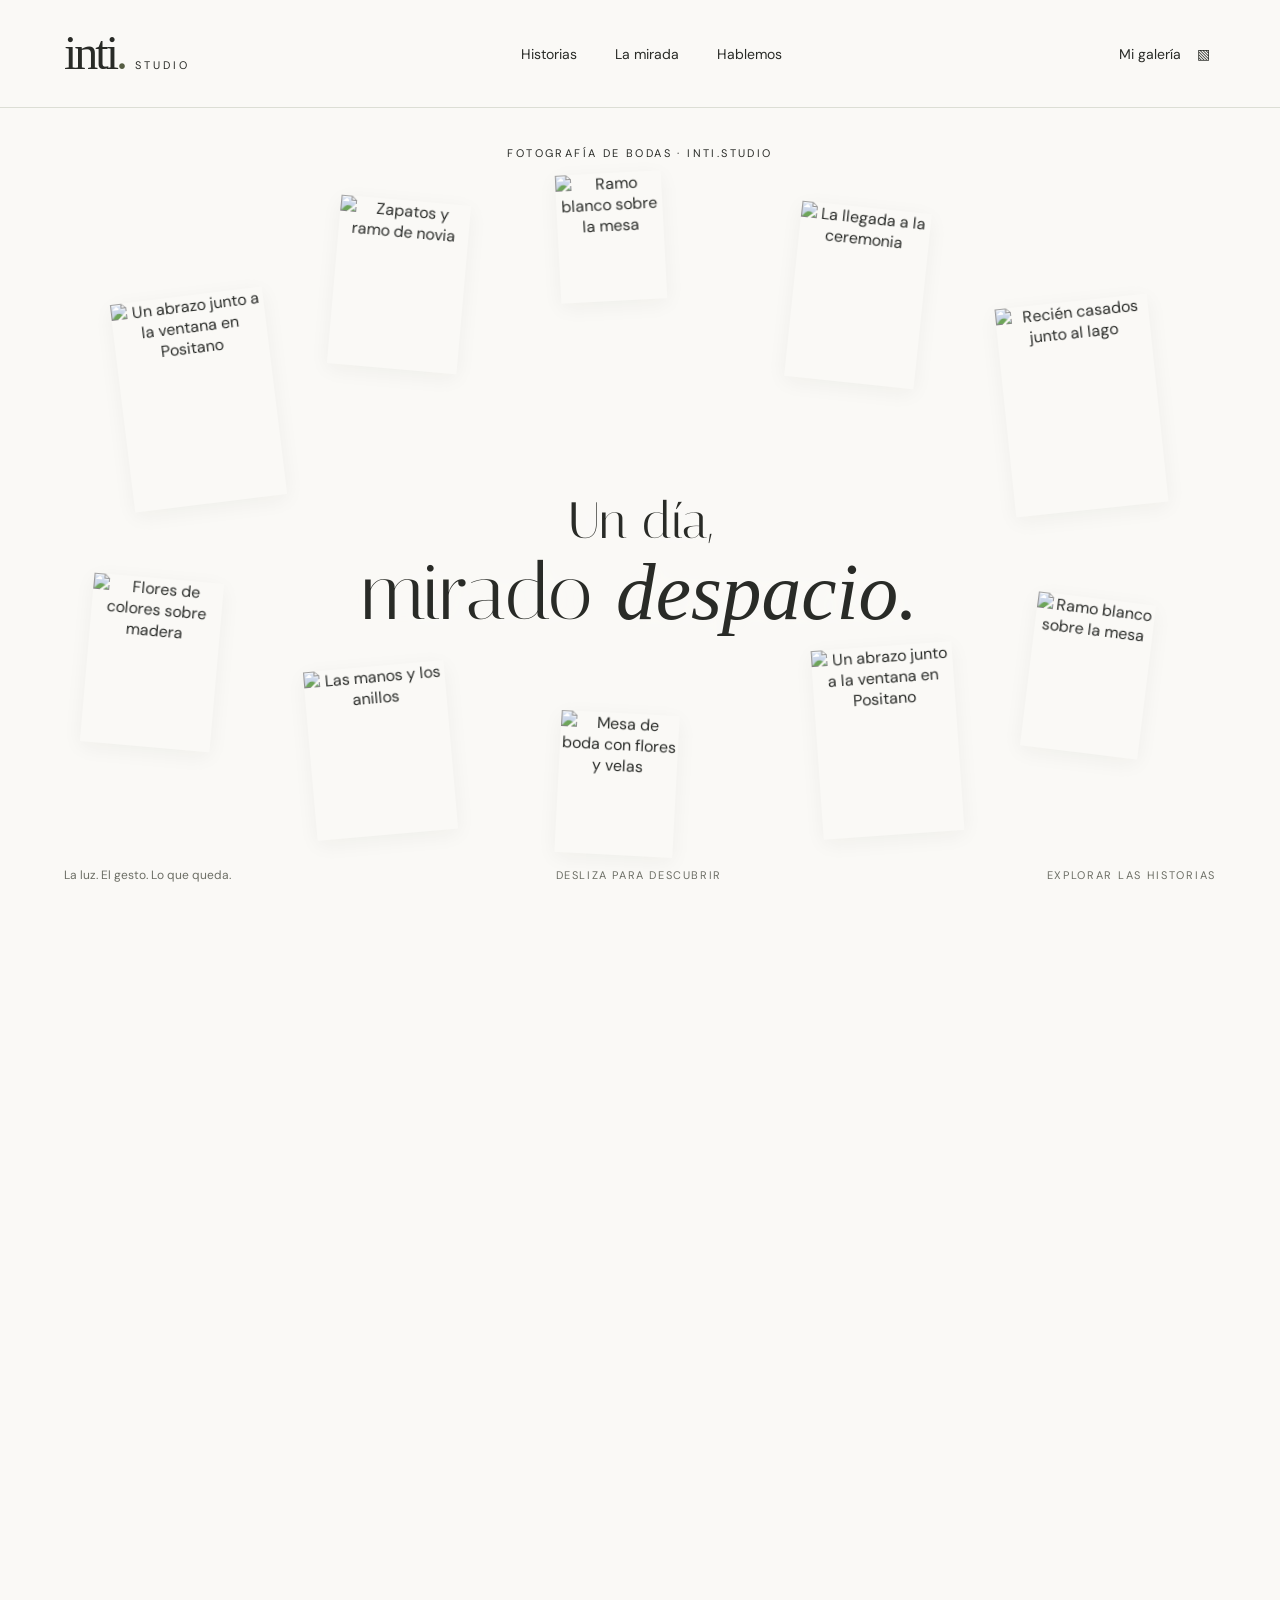
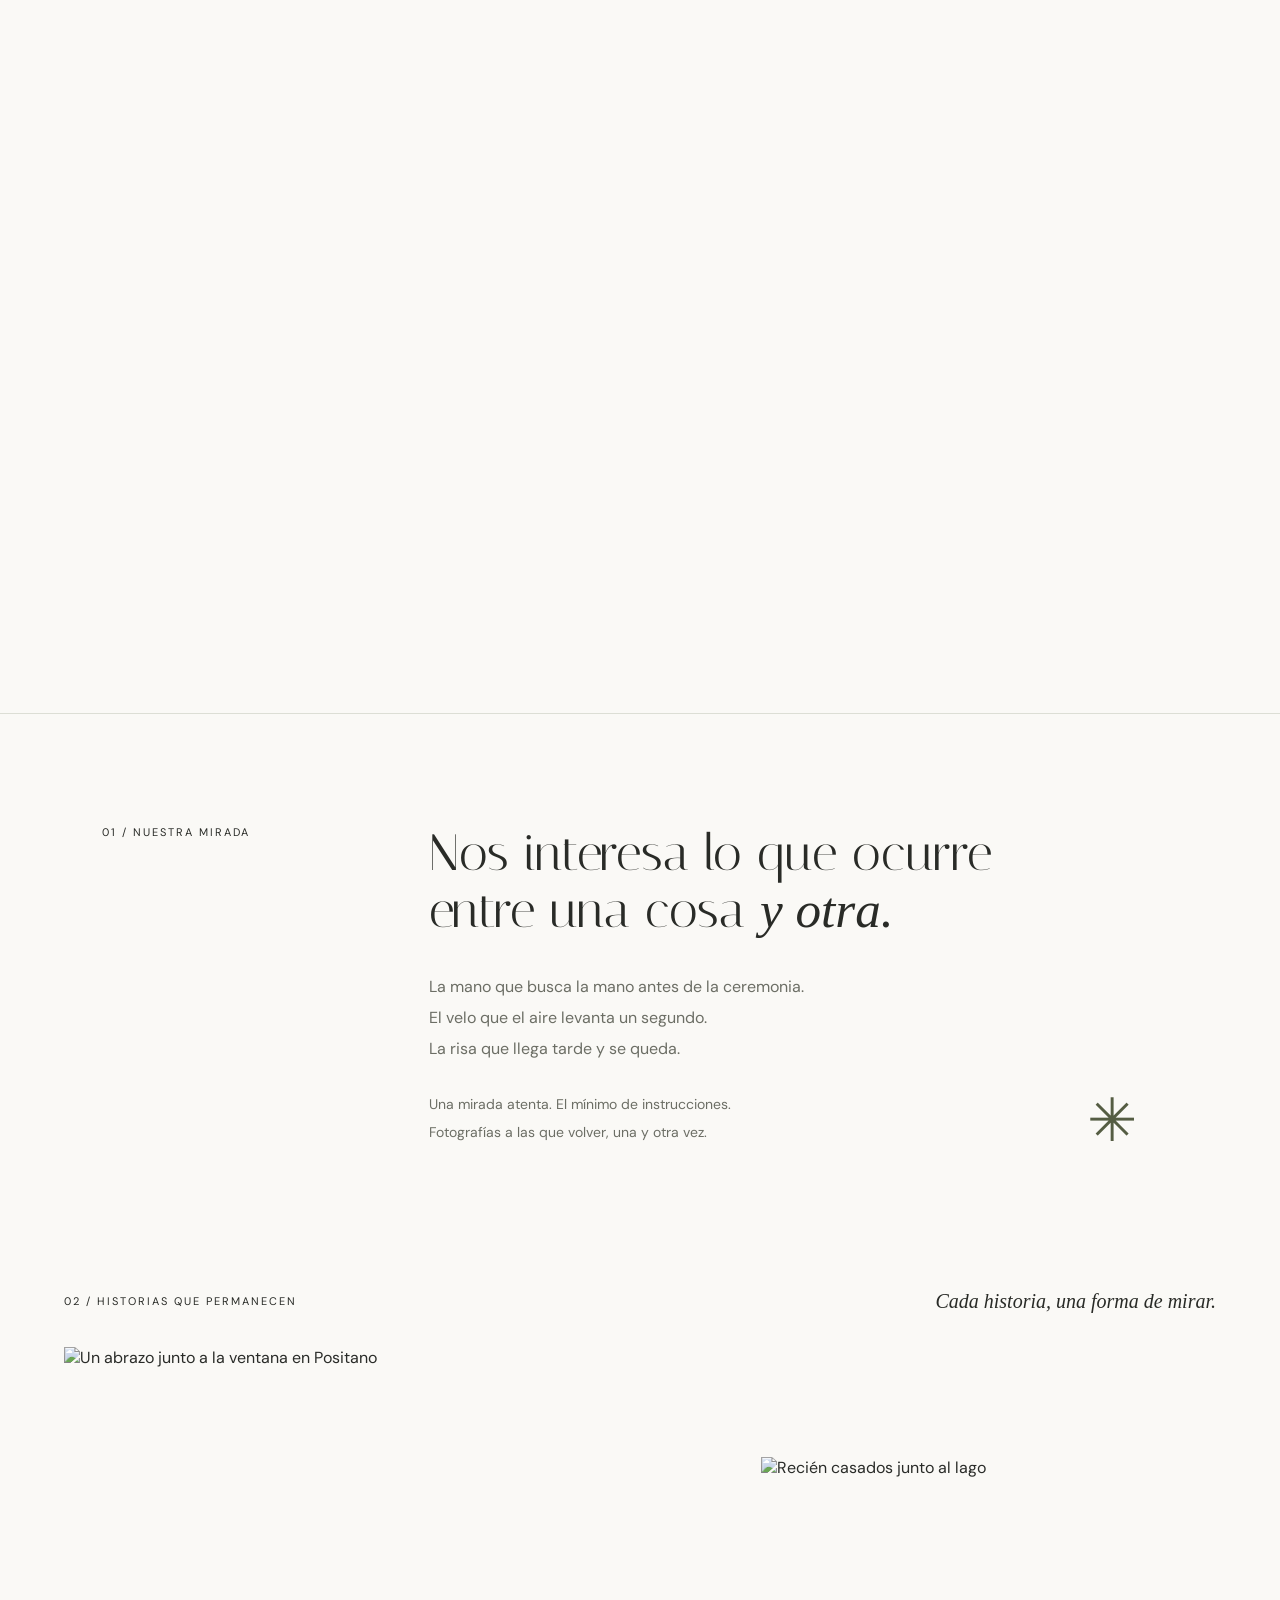
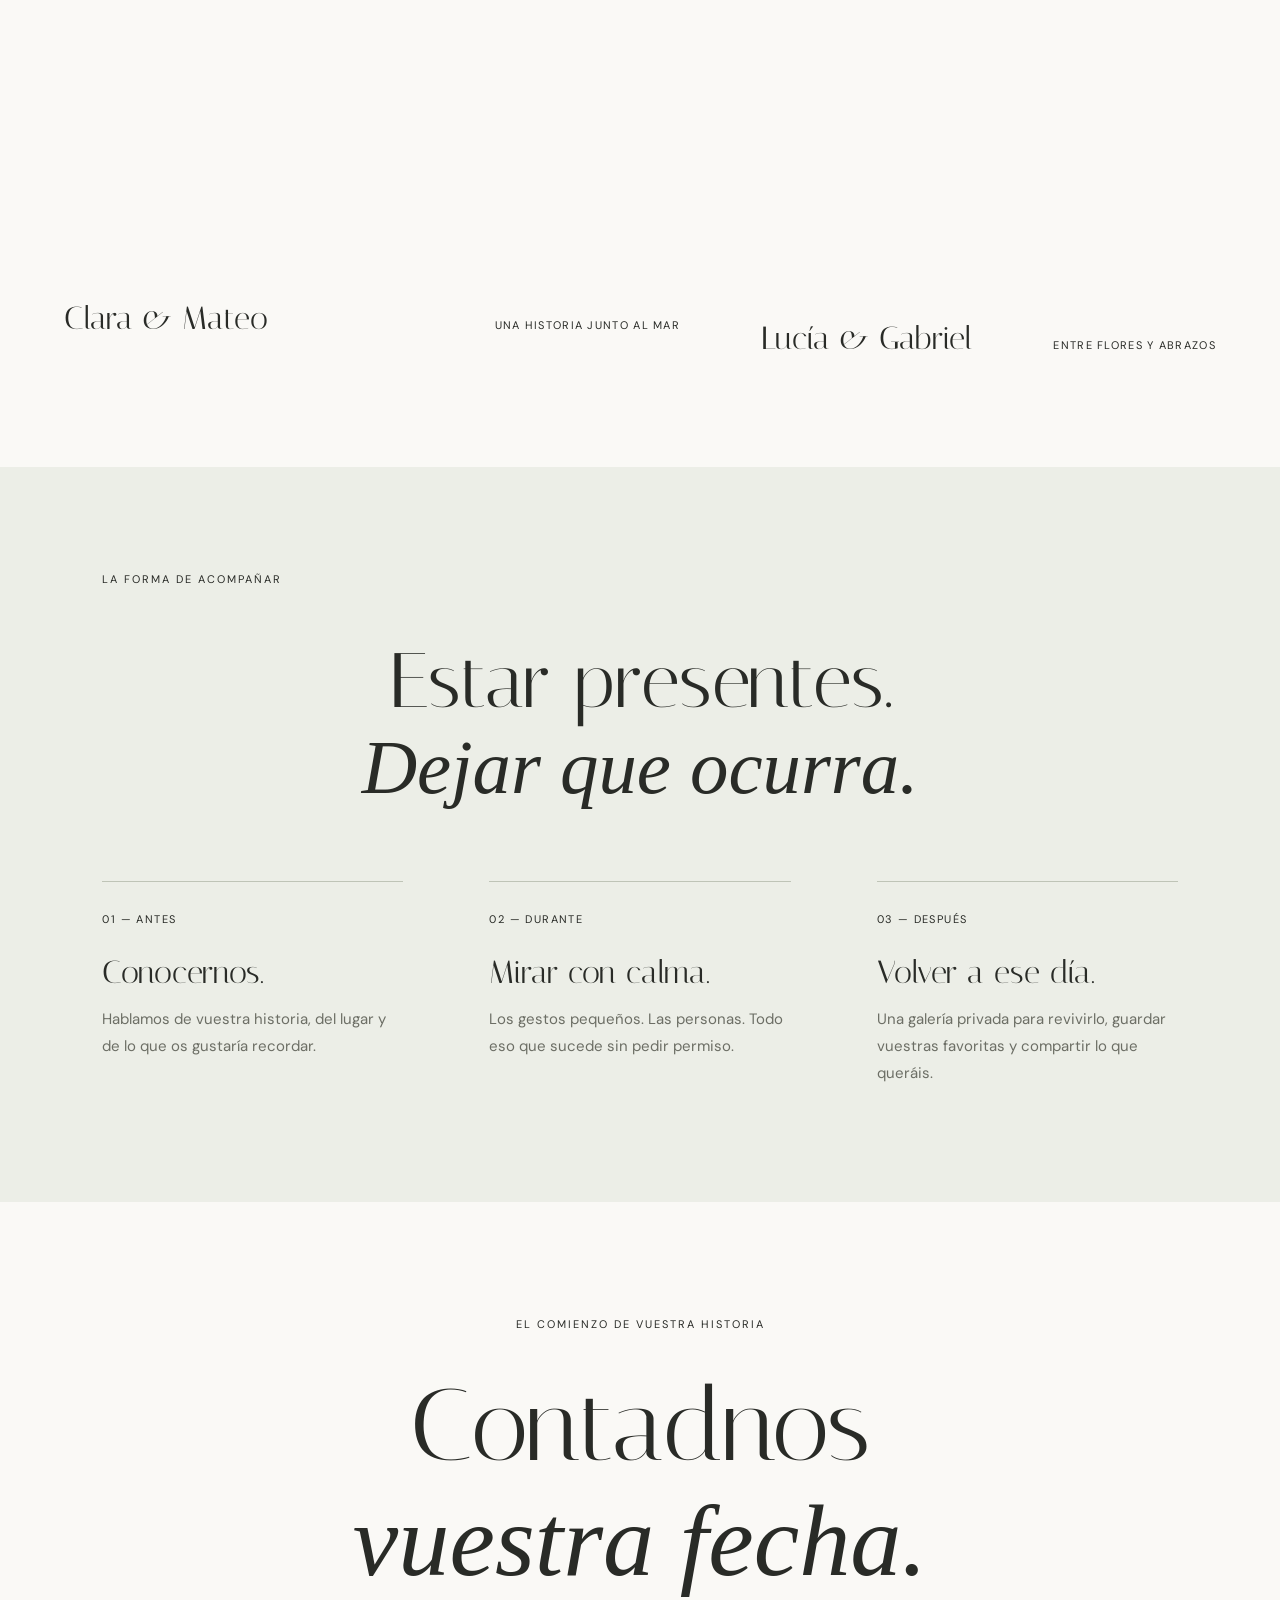
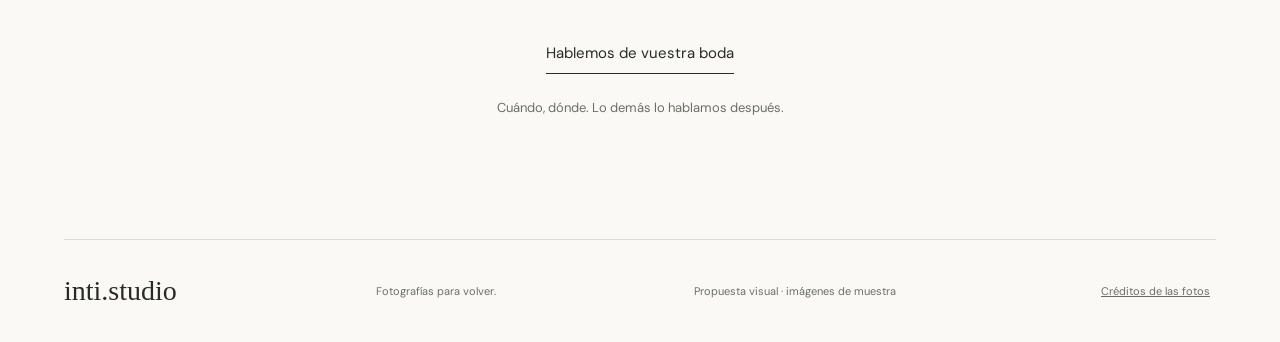
==== prototype/index.html @ 2a21f4c1 "Add Inti.Studio visual prototype with scroll-driven Motion gallery" ====
<!doctype html>
<html lang="es"><head><meta charset="UTF-8"><meta name="viewport" content="width=device-width,initial-scale=1"><meta name="theme-color" content="#faf9f6"><title>Inti.Studio — Un día, mirado despacio</title><meta name="description" content="Fotografía de bodas. Una mirada atenta a la luz, los gestos y todo lo que permanece."><link rel="icon" href="data:image/svg+xml,%3Csvg xmlns='http://www.w3.org/2000/svg' viewBox='0 0 40 40'%3E%3Crect width='40' height='40' fill='%23faf9f6'/%3E%3Ctext x='12' y='30' font-family='Georgia' font-size='34' fill='%23262723'%3Ei%3C/text%3E%3C/svg%3E"><link rel="stylesheet" href="style.css"></head>
<body>
<header><a class="brand" href="#home" aria-label="Inti.Studio, inicio">inti<span>.</span><small>STUDIO</small></a><nav aria-label="Navegación principal"><a href="#historias">Historias</a><a href="#mirada">La mirada</a><a href="#contacto">Hablemos</a></nav><button class="client-link" data-gallery>Mi galería <span class="lock">▧</span></button></header>
<main id="public-view">
<div class="hero-scroll" id="home"><section class="hero"><div class="hero-kicker">FOTOGRAFÍA DE BODAS · INTI.STUDIO</div><div class="constellation" id="constellation" aria-label="Galería animada de fotografías de bodas"></div><div class="hero-title"><p>Un día,</p><h1>mirado <em>despacio.</em></h1></div><div class="hero-bottom"><span>La luz. El gesto. Lo que queda.</span><span class="scroll-cue">DESLIZA PARA DESCUBRIR</span><a href="#historias">EXPLORAR LAS HISTORIAS</a></div></section></div>
<section class="intro" id="mirada"><span class="eyebrow">01 / NUESTRA MIRADA</span><div><h2>Nos interesa lo que ocurre<br>entre una cosa <em>y otra.</em></h2><p>La mano que busca la mano antes de la ceremonia.<br>El velo que el aire levanta un segundo.<br>La risa que llega tarde y se queda.</p><p class="small-copy">Una mirada atenta. El mínimo de instrucciones.<br>Fotografías a las que volver, una y otra vez.</p></div><span class="sun" aria-hidden="true">✳</span></section>
<section class="stories" id="historias"><div class="section-top"><span class="eyebrow">02 / HISTORIAS QUE PERMANECEN</span><span class="serif-note">Cada historia, una forma de mirar.</span></div><div class="story-grid" id="story-grid"></div></section>
<section class="manifesto"><span class="eyebrow">LA FORMA DE ACOMPAÑAR</span><h2>Estar presentes.<br><em>Dejar que ocurra.</em></h2><div class="steps"><article><span>01 — ANTES</span><h3>Conocernos.</h3><p>Hablamos de vuestra historia, del lugar y de lo que os gustaría recordar.</p></article><article><span>02 — DURANTE</span><h3>Mirar con calma.</h3><p>Los gestos pequeños. Las personas. Todo eso que sucede sin pedir permiso.</p></article><article><span>03 — DESPUÉS</span><h3>Volver a ese día.</h3><p>Una galería privada para revivirlo, guardar vuestras favoritas y compartir lo que queráis.</p></article></div></section>
<section class="contact" id="contacto"><span class="eyebrow">EL COMIENZO DE VUESTRA HISTORIA</span><h2>Contadnos<br><em>vuestra fecha.</em></h2><button class="underline-button" id="contact-open">Hablemos de vuestra boda</button><p>Cuándo, dónde. Lo demás lo hablamos después.</p></section>
<footer><a class="footer-logo" href="#home">inti.studio</a><span>Fotografías para volver.</span><span>Propuesta visual · imágenes de muestra</span><button id="credits-open">Créditos de las fotos</button></footer>
</main>
<main id="gallery-view" hidden></main>
<dialog id="lightbox"><button class="dialog-close" aria-label="Cerrar fotografía">✕</button><button class="light-prev" aria-label="Foto anterior">‹</button><img alt=""><button class="light-next" aria-label="Foto siguiente">›</button><div class="light-caption"></div></dialog>
<dialog id="contact-dialog"><button class="dialog-close" aria-label="Cerrar">✕</button><span class="eyebrow">VUESTRA HISTORIA</span><h2>Todo empieza<br>con <em>una conversación.</em></h2><p>Formulario de prueba. No se enviará ningún mensaje.</p><form id="contact-form"><label>Vuestros nombres<input required name="names" placeholder="¿Cómo os llamáis?"></label><label>Email<input required type="email" name="email" placeholder="vuestro@email.com"></label><div class="form-row"><label>Fecha de la boda<input type="date" name="date"></label><label>Lugar<input name="place" placeholder="Ciudad, finca…"></label></div><label>Vuestra historia<textarea name="story" placeholder="¿Qué os gustaría que quedara?"></textarea></label><button class="dark-button">Probar formulario</button><p id="form-result" role="status"></p></form></dialog>
<dialog id="credits-dialog"><button class="dialog-close" aria-label="Cerrar">✕</button><h2>Las imágenes<br>de <em>esta prueba.</em></h2><p>Fotografías de muestra de Pexels. No representan trabajos de Inti.Studio.</p><div id="credits-list"></div></dialog>
<div class="toast" id="toast" role="status"></div><script src="photos.js"></script><script src="vendor/motion.js"></script><script src="app.js"></script></body></html>
---- prototype/style.css ----
@import url('https://fonts.googleapis.com/css2?family=DM+Sans:wght@400;450;500;600&family=Italiana&display=swap');
:root{--paper:#faf9f6;--ink:#292b27;--muted:#6c6e65;--line:#dcded5;--accent:#555d43}*{box-sizing:border-box}html{scroll-behavior:smooth;scroll-padding-top:100px}body{margin:0;background:var(--paper);color:var(--ink);font-family:'DM Sans',sans-serif;font-size:16px}button,input,textarea{font:inherit}button,a{-webkit-tap-highlight-color:transparent}button{cursor:pointer;color:inherit}a{color:inherit;text-decoration:none}button{border:0;background:none}button:focus-visible,a:focus-visible{outline:2px solid var(--accent);outline-offset:6px}header{height:108px;padding:0 5%;display:flex;align-items:center;justify-content:space-between;position:relative;z-index:5;border-bottom:1px solid var(--line)}.brand{font-family:Georgia,serif;font-size:48px;line-height:.7;letter-spacing:-3px;display:flex;align-items:baseline}.brand span{color:var(--accent)}.brand small{font:11px 'DM Sans',sans-serif;letter-spacing:3px;margin-left:10px}nav{display:flex;gap:38px;font-size:14px}nav a:hover,.client-link:hover{color:var(--accent);text-decoration:underline;text-underline-offset:6px}.client-link{font-size:14px}.lock{margin-left:12px}.hero{height:760px;min-height:calc(100svh - 108px);max-height:1000px;position:relative;overflow:hidden}.hero-kicker{text-align:center;position:absolute;top:38px;width:100%;font-size:11px;letter-spacing:2.4px;z-index:2}.constellation{position:absolute;inset:60px 4% 88px;perspective:900px}.photo-card{position:absolute;left:var(--x);top:var(--y);width:var(--w);height:var(--h);margin:0;animation:arrive 2s cubic-bezier(.2,.7,.2,1) both,float 9s ease-in-out infinite;animation-delay:var(--delay),calc(var(--delay) + 2s);transform:rotate(var(--r));box-shadow:0 5px 20px #25291c0c;padding:0;transition:filter .4s,scale .5s;overflow:hidden}.photo-card img{width:100%;height:100%;object-fit:cover;display:block;filter:saturate(.65)}.photo-card:hover{scale:1.07;z-index:4}.hero-title{pointer-events:none;position:absolute;left:0;right:0;top:42%;transform:translateY(-10%);text-align:center;z-index:3;text-shadow:0 1px 20px var(--paper)}.hero-title p,.hero-title h1{font-family:'Italiana',Georgia,serif;font-weight:400;font-size:clamp(54px,6.2vw,100px);line-height:1.02;margin:0}.hero-title p{font-size:clamp(36px,4vw,62px);margin-bottom:5px}.hero-title em,h2 em{font-family:Georgia,serif;font-weight:400;font-style:italic}.hero-bottom{position:absolute;bottom:29px;left:5%;right:5%;display:flex;justify-content:space-between;align-items:center;font-size:12px;color:var(--muted)}.hero-bottom a{font-size:11px;letter-spacing:1.7px}.hero-bottom button{font-size:12px}.hero-bottom button span{margin-left:10px}.paused .photo-card{animation-play-state:paused}.eyebrow{font-size:11px;letter-spacing:2px;line-height:1.6}.intro{border-top:1px solid var(--line);padding:110px 8%;display:grid;grid-template-columns:1fr 2.1fr .3fr;gap:25px}.intro h2,h2{font-family:'Italiana',Georgia,serif;font-size:clamp(36px,4vw,58px);font-weight:400;line-height:1.12;margin:0 0 32px}.intro p{font-size:16px;line-height:1.95;color:var(--muted)}.intro .small-copy{font-size:14px;margin-top:27px}.sun{font-size:60px;font-weight:400;color:var(--accent);align-self:end}.stories{padding:20px 5% 110px}.section-top{display:flex;align-items:center;justify-content:space-between;margin-bottom:34px}.serif-note{font:italic 20px Georgia,serif}.story-grid{display:grid;grid-template-columns:1.15fr .85fr;gap:7%}.story:nth-child(2){padding-top:110px}.story button{padding:0;width:100%;text-align:left}.story-image{height:530px;overflow:hidden}.story:nth-child(2) .story-image{height:440px}.story img{width:100%;height:100%;object-fit:cover;transition:transform 1s;filter:saturate(.7)}.story button:hover img{transform:scale(1.04)}.story-label{display:flex;justify-content:space-between;align-items:baseline;padding-top:22px}.story h3{font:32px 'Italiana',Georgia,serif;margin:0}.story-label span{font-size:11px;letter-spacing:1.3px}.manifesto{padding:100px 8%;background:#eceee7}.manifesto>h2{text-align:center;font-size:clamp(46px,6vw,82px);margin:50px 0 70px}.steps{display:grid;grid-template-columns:repeat(3,1fr);gap:8%}.steps article{border-top:1px solid #bfc4b7;padding-top:25px}.steps span{font-size:11px;letter-spacing:1.4px}.steps h3{font:32px 'Italiana',Georgia,serif;margin:25px 0 15px}.steps p{font-size:15px;line-height:1.8;color:var(--muted)}.contact{text-align:center;padding:110px 20px}.contact h2{font-size:clamp(62px,8vw,110px);margin:35px 0}.underline-button{border-bottom:1px solid var(--ink);padding:10px 0;font-size:15px}.contact p{color:var(--muted);font-size:13px;margin-top:25px}footer{border-top:1px solid var(--line);margin:0 5%;padding:35px 0;display:flex;align-items:center;justify-content:space-between;gap:20px;font-size:11px;color:var(--muted)}.footer-logo{font:28px Georgia,serif;color:var(--ink)}footer button{font-size:11px;text-decoration:underline}dialog{border:0;padding:50px;background:var(--paper);color:var(--ink);max-width:min(650px,94vw);max-height:90svh}dialog::backdrop{background:#141611b8;backdrop-filter:blur(7px)}.dialog-close{position:absolute;top:15px;right:18px;font-size:22px;z-index:5}dialog p{line-height:1.7;color:var(--muted);font-size:14px}#lightbox{width:95vw;max-width:1400px;height:93svh;background:transparent;overflow:hidden;padding:35px 65px;color:white}#lightbox img{height:calc(100% - 35px);width:100%;object-fit:contain}#lightbox .dialog-close{color:white}.light-prev,.light-next{position:absolute;top:45%;font-size:50px;color:white}.light-prev{left:8px}.light-next{right:8px}.light-caption{text-align:center;font-size:13px;margin-top:12px}form{display:grid;gap:18px;margin-top:25px}label{display:grid;gap:8px;font-size:13px}input,textarea{width:100%;background:transparent;border:1px solid var(--line);padding:12px;color:var(--ink);min-width:0;border-radius:0}textarea{min-height:90px}.form-row{display:grid;grid-template-columns:1fr 1fr;gap:15px}.dark-button{background:var(--ink);color:white;padding:14px 24px;font-size:14px}.toast{position:fixed;bottom:25px;left:50%;transform:translate(-50%,20px);background:var(--ink);color:white;padding:16px 24px;z-index:100;opacity:0;pointer-events:none;transition:.3s;max-width:90vw;font-size:14px}.toast.show{opacity:1;transform:translate(-50%,0)}[hidden]{display:none!important}#credits-list a{display:block;padding:10px 0;border-top:1px solid var(--line);font-size:14px;text-decoration:underline}@keyframes arrive{from{opacity:0;translate:calc((50vw - var(--x)) / 3) 60px;scale:.25}to{opacity:1;translate:0 0;scale:1}}@keyframes float{0%,100%{translate:0 0}50%{translate:8px -15px}}
@media(min-width:1600px){.hero{height:900px}.constellation{left:12%;right:12%}}@media(max-width:800px){header{height:88px;padding:0 6%}.brand{font-size:40px}.brand small{font-size:9px}nav{gap:20px}nav a{font-size:12px}nav a:nth-child(2){display:none}.client-link{font-size:12px}.hero{height:700px;min-height:calc(90svh - 88px)}.hero-title{top:44%}.constellation{inset:90px -15% 90px}.hero-kicker{font-size:10px;top:25px}.hero-bottom{flex-wrap:wrap;gap:20px}.hero-bottom>a{display:none}.hero-bottom>span{font-size:11px}.intro{padding:65px 7%;grid-template-columns:1fr}.intro h2{margin-top:25px}.sun{display:none}.story-grid{gap:30px}.story-image{height:340px}.story:nth-child(2){padding-top:65px}.story:nth-child(2) .story-image{height:280px}.story h3{font-size:25px}.story-label{display:block}.story-label span{display:block;margin-top:10px;font-size:10px}.serif-note{display:none}.stories{padding-bottom:70px}.manifesto{padding:60px 7%}.steps{gap:25px}.steps h3{font-size:26px}.contact{padding:75px 20px}footer{flex-wrap:wrap}footer>span{font-size:10px}dialog{padding:45px 25px}.hero-title h1{font-size:58px}}@media(max-width:480px){nav{display:none}.hero{height:670px;min-height:0}.constellation{inset:75px -24% 90px}.hero-title h1{font-size:48px}.hero-title p{font-size:38px}.hero-title{top:45%}.hero-bottom{bottom:25px}.story-grid{grid-template-columns:1fr}.story:nth-child(2){padding-top:25px}.story-image,.story:nth-child(2) .story-image{height:430px}.steps{grid-template-columns:1fr}.steps article{padding-top:20px}.steps h3{margin:15px 0}.manifesto>h2{margin:35px 0 45px}.intro h2{font-size:35px}.intro p{font-size:14px}.section-top{margin-bottom:25px}.form-row{grid-template-columns:1fr}#lightbox{padding:45px 30px}.light-prev{left:0}.light-next{right:0}}
@media(prefers-reduced-motion:reduce){html{scroll-behavior:auto}.photo-card{animation:none}.story img{transition:none}}

.photo-card{animation:none;transform:none}
.gallery-shell{padding:35px 6% 80px}.gallery-top{display:flex;justify-content:space-between;align-items:center;font-size:13px}.demo-badge{border:1px solid var(--line);padding:7px 12px;color:var(--muted);font-size:11px;letter-spacing:1px}.gallery-cover{position:relative;height:350px;margin:28px 0 35px;overflow:hidden;background:#343b30}.gallery-cover>img{width:100%;height:100%;object-fit:cover;object-position:50% 45%;filter:brightness(.6) saturate(.6)}.gallery-cover-text{position:absolute;inset:0;display:flex;flex-direction:column;align-items:center;justify-content:center;color:white}.gallery-cover h1{font:clamp(46px,6vw,85px) 'Italiana',Georgia,serif;margin:15px 0}.gallery-cover span{font-size:11px;letter-spacing:2px}.gallery-toolbar{display:flex;justify-content:space-between;gap:20px;align-items:center;border-bottom:1px solid var(--line);padding-bottom:20px;flex-wrap:wrap}.gallery-tabs{display:flex;gap:24px}.gallery-tabs button{font-size:14px;padding:10px 0;color:var(--muted)}.gallery-tabs button.active{border-bottom:1px solid var(--ink);color:var(--ink)}.gallery-grid{columns:3;column-gap:20px;margin-top:25px}.gallery-card{break-inside:avoid;margin:0 0 20px;position:relative}.gallery-card img{width:100%;display:block}.gallery-photo{display:block;width:100%;padding:0}.gallery-actions{display:flex;align-items:center;justify-content:space-between;padding:12px 0}.gallery-actions label{display:flex;align-items:center;gap:8px;cursor:pointer;font-size:12px}.gallery-actions input{width:16px;height:16px;accent-color:var(--accent)}.favorite{font-size:24px;padding:0 7px}.favorite[aria-pressed=true]{color:#87543c}.gallery-note{font-size:13px;color:var(--muted);line-height:1.8}.share-panel{background:#eceee7;padding:22px 25px;margin:22px 0;display:flex;align-items:center;justify-content:space-between;gap:20px}.share-panel h3{font:27px 'Italiana',Georgia,serif;margin:0 0 8px}.share-panel p{font-size:13px;margin:0;line-height:1.8}.share-panel button:disabled{opacity:.45;cursor:not-allowed}.empty-gallery{padding:70px 0;text-align:center;column-span:all;color:var(--muted)}.back-link{font-size:13px;text-decoration:underline;text-underline-offset:4px}.guest-mode .gallery-cover{height:260px}.guest-switches{display:flex;align-items:center;gap:20px}.guest-switches label{display:flex;gap:8px;align-items:center}.guest-switches input{width:16px;accent-color:var(--accent)}@media(max-width:700px){.gallery-shell{padding:25px 5%}.gallery-cover{height:270px}.gallery-grid{columns:2;column-gap:12px}.gallery-tabs{gap:15px}.gallery-tabs button{font-size:12px}.share-panel{align-items:start;flex-direction:column}.gallery-actions label{font-size:11px}.gallery-cover h1{font-size:48px}.gallery-toolbar .dark-button{width:100%}.guest-switches{flex-wrap:wrap}.gallery-card{margin-bottom:12px}}

/* The sticky stage stays in view while Motion maps scroll to expansion. */
.hero-scroll{height:245svh;position:relative}
.hero-scroll .hero{position:sticky;top:0;height:100svh;min-height:0;max-height:none}
.hero-scroll .constellation{inset:65px 4% 100px}
.hero-scroll .hero-title{top:43%;transform:translateY(180px)}
.hero-scroll .photo-card{opacity:0;transition:filter .4s;scale:1}
.hero-scroll .photo-card:first-child{opacity:1}
.scroll-cue{font-size:11px;letter-spacing:1.6px}
@media(max-width:600px){.hero-scroll{height:220svh}.hero-scroll .constellation{inset:65px 2% 105px}.hero-scroll .hero-title{top:44%}.scroll-cue{font-size:10px;letter-spacing:1px}.hero-bottom{gap:10px}.hero-scroll .hero-title h1{font-size:clamp(35px,10.5vw,58px)}}
@media(prefers-reduced-motion:reduce){.hero-scroll{height:auto}.hero-scroll .hero{position:relative}.scroll-cue{display:none}}

.photo-card:first-child img{object-position:75% center}
.hero-scroll .hero-bottom{bottom:125px}
.hero-scroll .constellation{bottom:160px}
@media(max-width:600px){.hero-scroll .hero-bottom{bottom:110px}.hero-scroll .constellation{bottom:150px}}
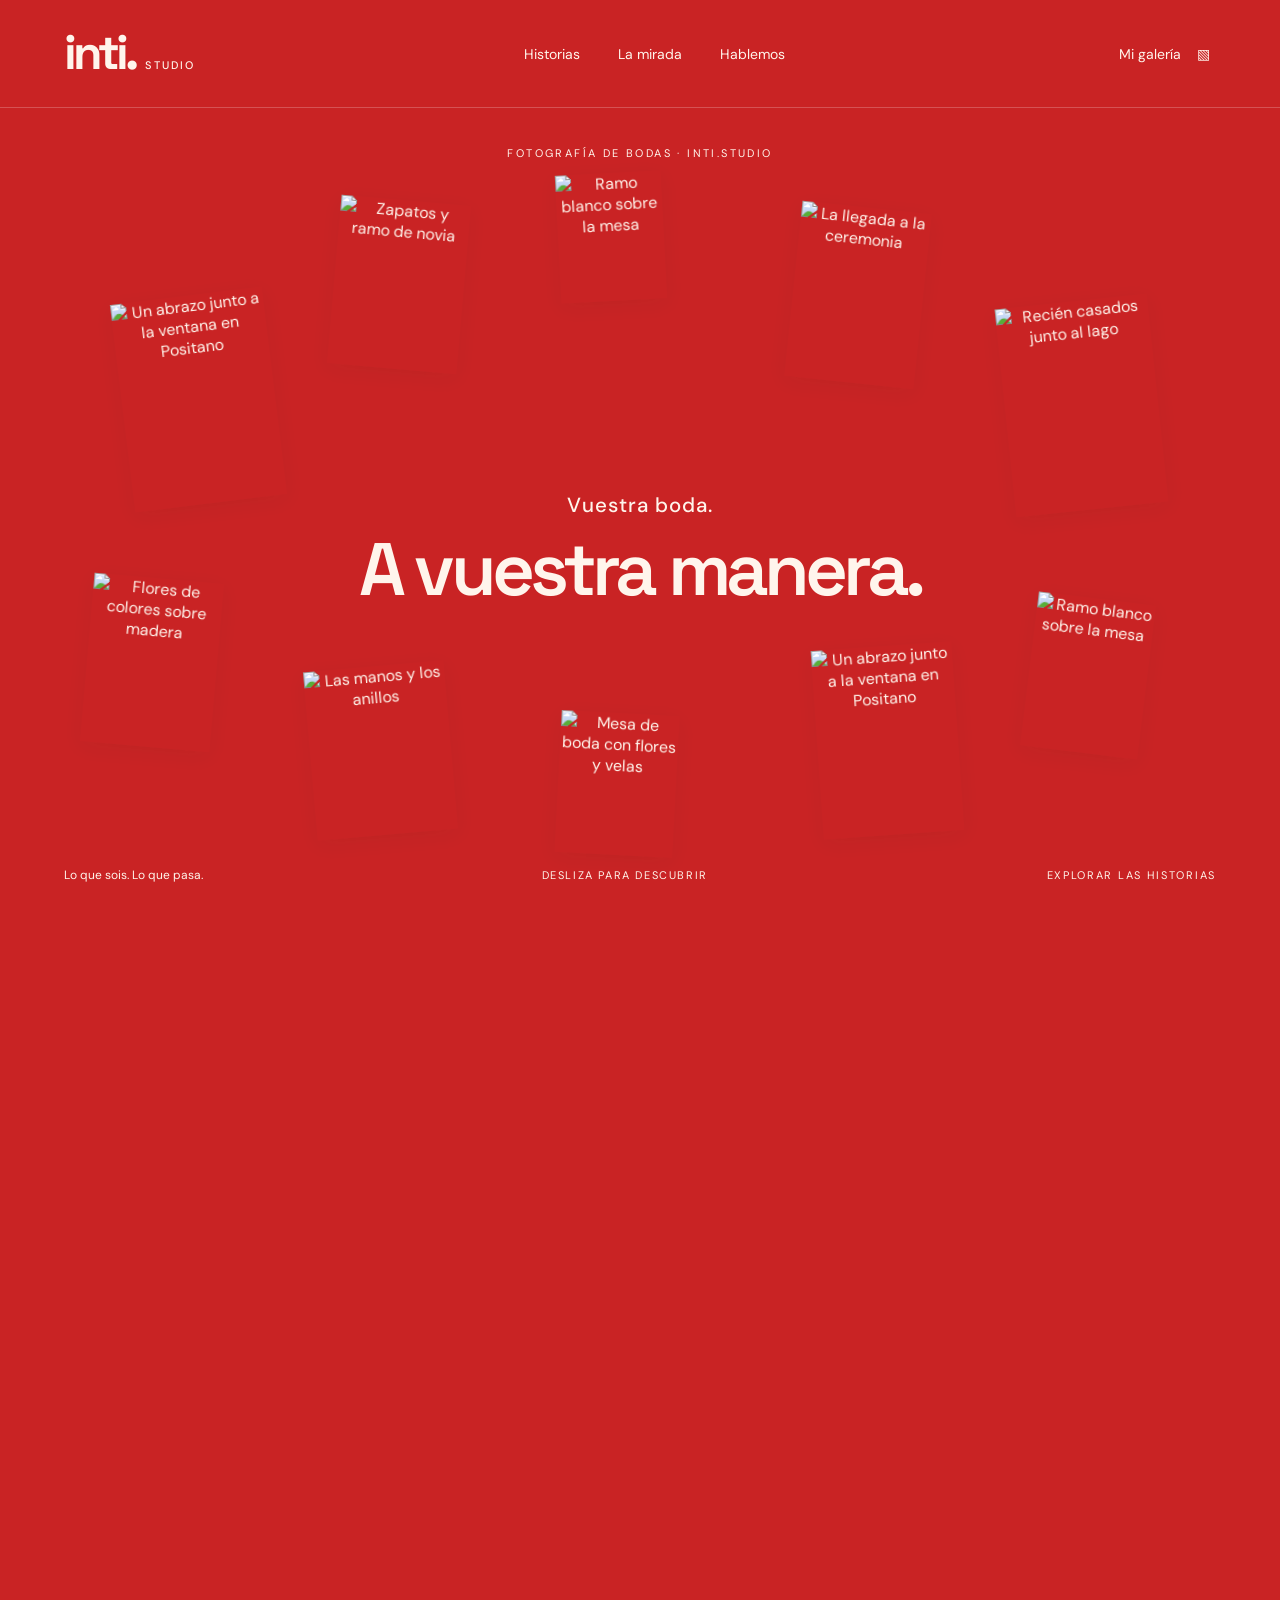
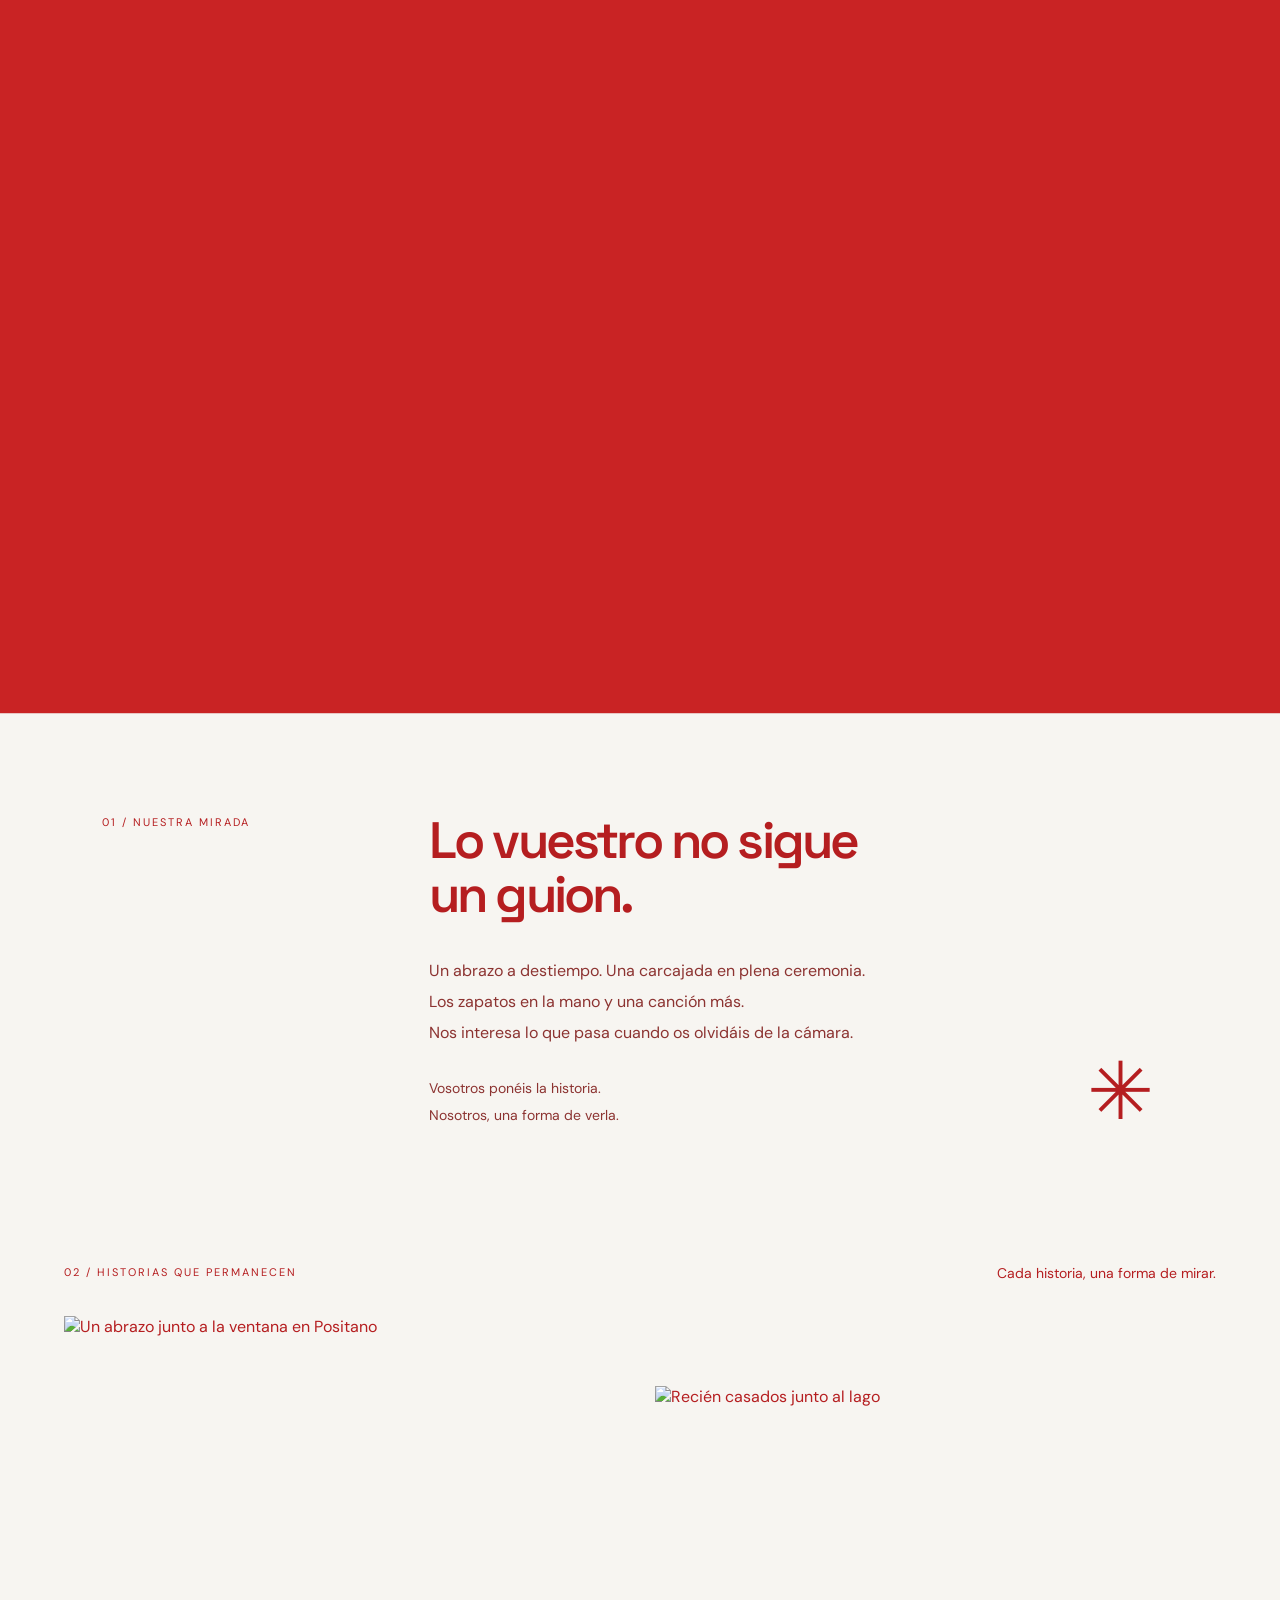
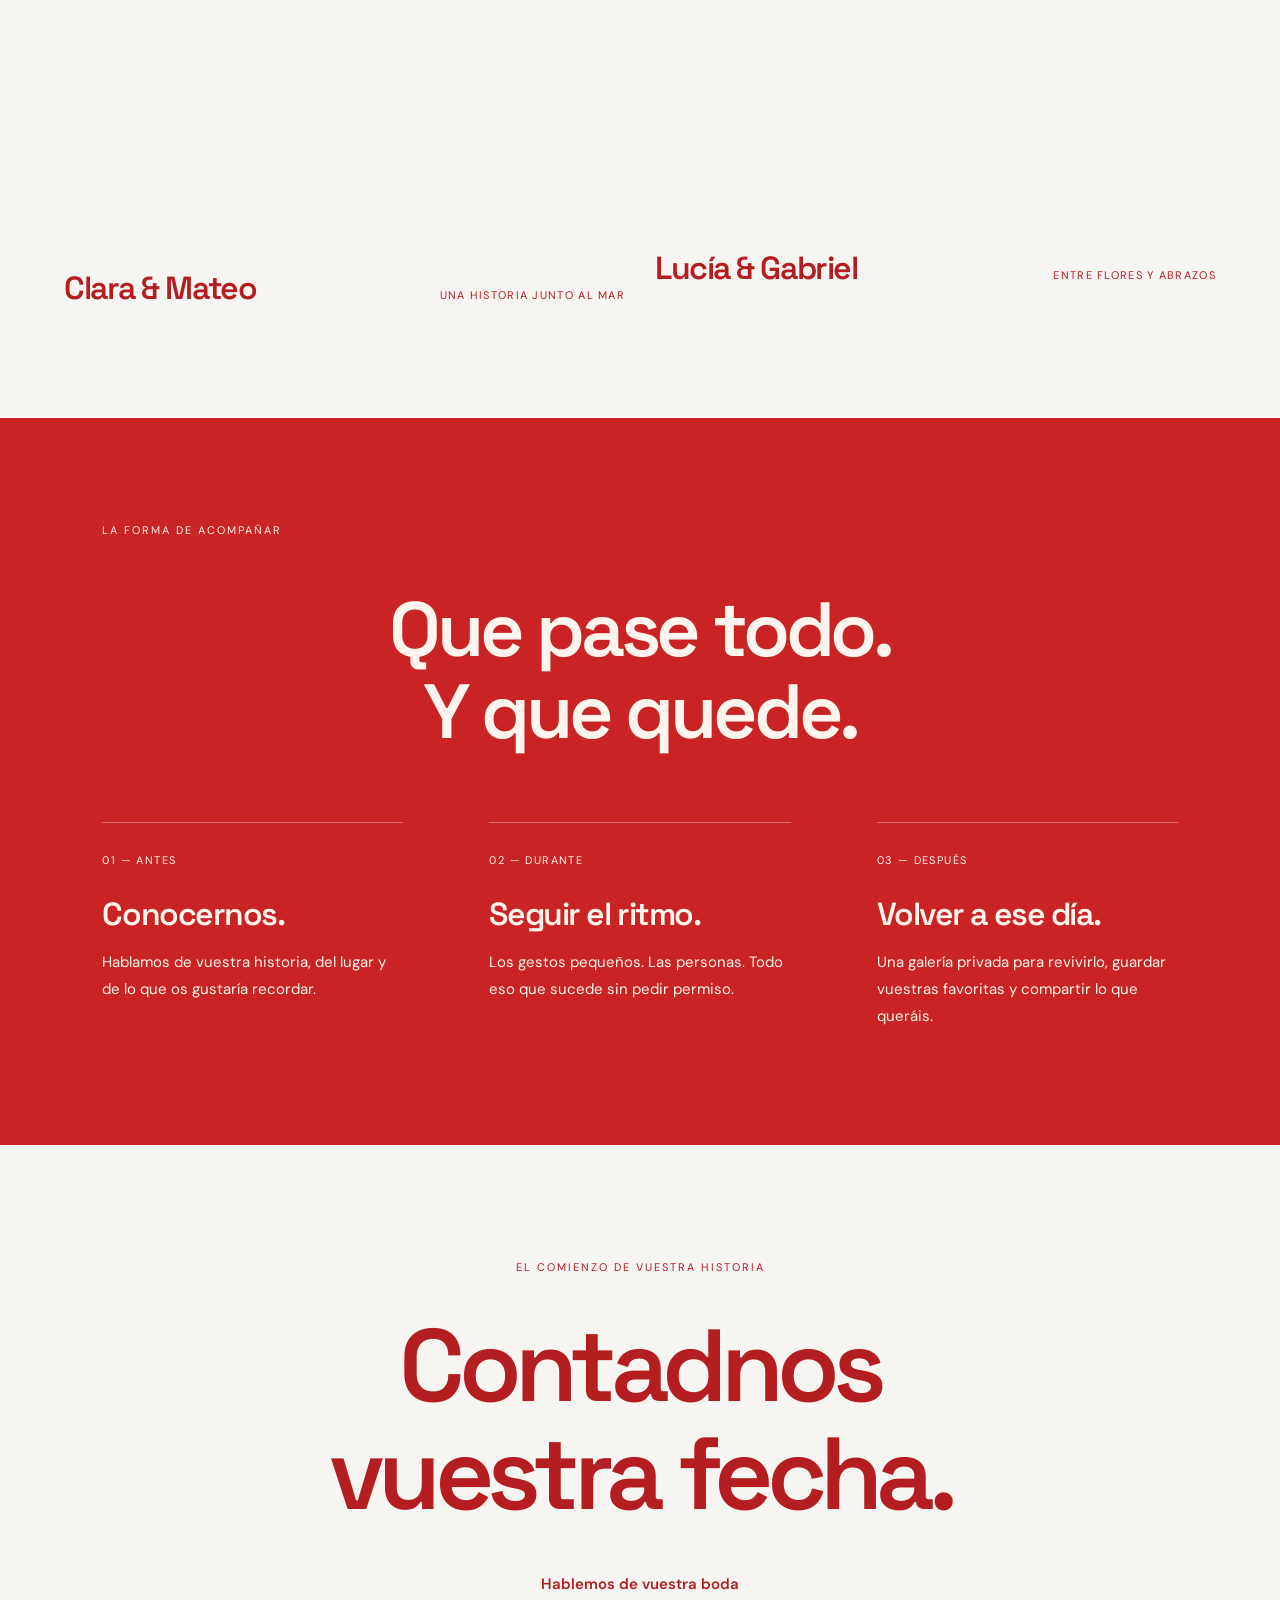
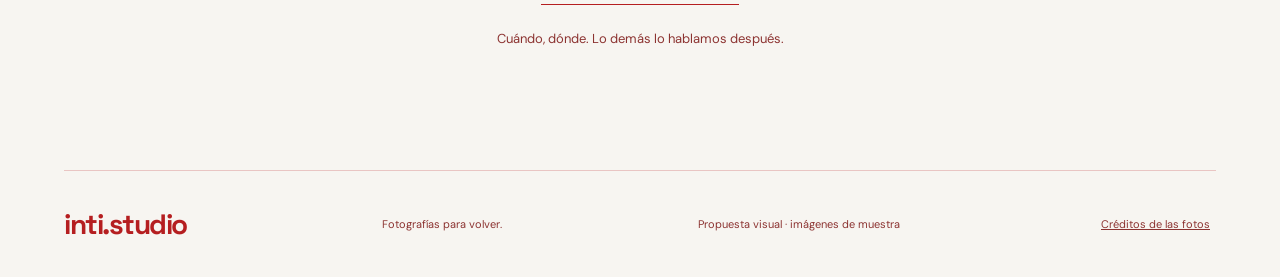
==== commit 2edf2420: "Refresh Inti identity with red palette, contemporary typography and spontaneous wedding copy" ====
--- a/prototype/index.html
+++ b/prototype/index.html
@@ -1,12 +1,12 @@
 <!doctype html>
-<html lang="es"><head><meta charset="UTF-8"><meta name="viewport" content="width=device-width,initial-scale=1"><meta name="theme-color" content="#faf9f6"><title>Inti.Studio — Un día, mirado despacio</title><meta name="description" content="Fotografía de bodas. Una mirada atenta a la luz, los gestos y todo lo que permanece."><link rel="icon" href="data:image/svg+xml,%3Csvg xmlns='http://www.w3.org/2000/svg' viewBox='0 0 40 40'%3E%3Crect width='40' height='40' fill='%23faf9f6'/%3E%3Ctext x='12' y='30' font-family='Georgia' font-size='34' fill='%23262723'%3Ei%3C/text%3E%3C/svg%3E"><link rel="stylesheet" href="style.css"></head>
+<html lang="es"><head><meta charset="UTF-8"><meta name="viewport" content="width=device-width,initial-scale=1"><meta name="theme-color" content="#c92324"><title>Inti.Studio — A vuestra manera</title><meta name="description" content="Fotografía de bodas. Una mirada atenta a la luz, los gestos y todo lo que permanece."><link rel="icon" href="data:image/svg+xml,%3Csvg xmlns='http://www.w3.org/2000/svg' viewBox='0 0 40 40'%3E%3Crect width='40' height='40' fill='%23c92324'/%3E%3Ctext x='12' y='30' font-family='Arial' font-size='34' fill='%23ffffff'%3Ei%3C/text%3E%3C/svg%3E"><link rel="stylesheet" href="style.css"></head>
 <body>
 <header><a class="brand" href="#home" aria-label="Inti.Studio, inicio">inti<span>.</span><small>STUDIO</small></a><nav aria-label="Navegación principal"><a href="#historias">Historias</a><a href="#mirada">La mirada</a><a href="#contacto">Hablemos</a></nav><button class="client-link" data-gallery>Mi galería <span class="lock">▧</span></button></header>
 <main id="public-view">
-<div class="hero-scroll" id="home"><section class="hero"><div class="hero-kicker">FOTOGRAFÍA DE BODAS · INTI.STUDIO</div><div class="constellation" id="constellation" aria-label="Galería animada de fotografías de bodas"></div><div class="hero-title"><p>Un día,</p><h1>mirado <em>despacio.</em></h1></div><div class="hero-bottom"><span>La luz. El gesto. Lo que queda.</span><span class="scroll-cue">DESLIZA PARA DESCUBRIR</span><a href="#historias">EXPLORAR LAS HISTORIAS</a></div></section></div>
-<section class="intro" id="mirada"><span class="eyebrow">01 / NUESTRA MIRADA</span><div><h2>Nos interesa lo que ocurre<br>entre una cosa <em>y otra.</em></h2><p>La mano que busca la mano antes de la ceremonia.<br>El velo que el aire levanta un segundo.<br>La risa que llega tarde y se queda.</p><p class="small-copy">Una mirada atenta. El mínimo de instrucciones.<br>Fotografías a las que volver, una y otra vez.</p></div><span class="sun" aria-hidden="true">✳</span></section>
+<div class="hero-scroll" id="home"><section class="hero"><div class="hero-kicker">FOTOGRAFÍA DE BODAS · INTI.STUDIO</div><div class="constellation" id="constellation" aria-label="Galería animada de fotografías de bodas"></div><div class="hero-title"><p>Vuestra boda.</p><h1>A vuestra <em>manera.</em></h1></div><div class="hero-bottom"><span>Lo que sois. Lo que pasa.</span><span class="scroll-cue">DESLIZA PARA DESCUBRIR</span><a href="#historias">EXPLORAR LAS HISTORIAS</a></div></section></div>
+<section class="intro" id="mirada"><span class="eyebrow">01 / NUESTRA MIRADA</span><div><h2>Lo vuestro no sigue<br>un <em>guion.</em></h2><p>Un abrazo a destiempo. Una carcajada en plena ceremonia.<br>Los zapatos en la mano y una canción más.<br>Nos interesa lo que pasa cuando os olvidáis de la cámara.</p><p class="small-copy">Vosotros ponéis la historia.<br>Nosotros, una forma de verla.</p></div><span class="sun" aria-hidden="true">✳</span></section>
 <section class="stories" id="historias"><div class="section-top"><span class="eyebrow">02 / HISTORIAS QUE PERMANECEN</span><span class="serif-note">Cada historia, una forma de mirar.</span></div><div class="story-grid" id="story-grid"></div></section>
-<section class="manifesto"><span class="eyebrow">LA FORMA DE ACOMPAÑAR</span><h2>Estar presentes.<br><em>Dejar que ocurra.</em></h2><div class="steps"><article><span>01 — ANTES</span><h3>Conocernos.</h3><p>Hablamos de vuestra historia, del lugar y de lo que os gustaría recordar.</p></article><article><span>02 — DURANTE</span><h3>Mirar con calma.</h3><p>Los gestos pequeños. Las personas. Todo eso que sucede sin pedir permiso.</p></article><article><span>03 — DESPUÉS</span><h3>Volver a ese día.</h3><p>Una galería privada para revivirlo, guardar vuestras favoritas y compartir lo que queráis.</p></article></div></section>
+<section class="manifesto"><span class="eyebrow">LA FORMA DE ACOMPAÑAR</span><h2>Que pase todo.<br><em>Y que quede.</em></h2><div class="steps"><article><span>01 — ANTES</span><h3>Conocernos.</h3><p>Hablamos de vuestra historia, del lugar y de lo que os gustaría recordar.</p></article><article><span>02 — DURANTE</span><h3>Seguir el ritmo.</h3><p>Los gestos pequeños. Las personas. Todo eso que sucede sin pedir permiso.</p></article><article><span>03 — DESPUÉS</span><h3>Volver a ese día.</h3><p>Una galería privada para revivirlo, guardar vuestras favoritas y compartir lo que queráis.</p></article></div></section>
 <section class="contact" id="contacto"><span class="eyebrow">EL COMIENZO DE VUESTRA HISTORIA</span><h2>Contadnos<br><em>vuestra fecha.</em></h2><button class="underline-button" id="contact-open">Hablemos de vuestra boda</button><p>Cuándo, dónde. Lo demás lo hablamos después.</p></section>
 <footer><a class="footer-logo" href="#home">inti.studio</a><span>Fotografías para volver.</span><span>Propuesta visual · imágenes de muestra</span><button id="credits-open">Créditos de las fotos</button></footer>
 </main>
--- a/prototype/style.css
+++ b/prototype/style.css
@@ -1,10 +1,10 @@
-@import url('https://fonts.googleapis.com/css2?family=DM+Sans:wght@400;450;500;600&family=Italiana&display=swap');
-:root{--paper:#faf9f6;--ink:#292b27;--muted:#6c6e65;--line:#dcded5;--accent:#555d43}*{box-sizing:border-box}html{scroll-behavior:smooth;scroll-padding-top:100px}body{margin:0;background:var(--paper);color:var(--ink);font-family:'DM Sans',sans-serif;font-size:16px}button,input,textarea{font:inherit}button,a{-webkit-tap-highlight-color:transparent}button{cursor:pointer;color:inherit}a{color:inherit;text-decoration:none}button{border:0;background:none}button:focus-visible,a:focus-visible{outline:2px solid var(--accent);outline-offset:6px}header{height:108px;padding:0 5%;display:flex;align-items:center;justify-content:space-between;position:relative;z-index:5;border-bottom:1px solid var(--line)}.brand{font-family:Georgia,serif;font-size:48px;line-height:.7;letter-spacing:-3px;display:flex;align-items:baseline}.brand span{color:var(--accent)}.brand small{font:11px 'DM Sans',sans-serif;letter-spacing:3px;margin-left:10px}nav{display:flex;gap:38px;font-size:14px}nav a:hover,.client-link:hover{color:var(--accent);text-decoration:underline;text-underline-offset:6px}.client-link{font-size:14px}.lock{margin-left:12px}.hero{height:760px;min-height:calc(100svh - 108px);max-height:1000px;position:relative;overflow:hidden}.hero-kicker{text-align:center;position:absolute;top:38px;width:100%;font-size:11px;letter-spacing:2.4px;z-index:2}.constellation{position:absolute;inset:60px 4% 88px;perspective:900px}.photo-card{position:absolute;left:var(--x);top:var(--y);width:var(--w);height:var(--h);margin:0;animation:arrive 2s cubic-bezier(.2,.7,.2,1) both,float 9s ease-in-out infinite;animation-delay:var(--delay),calc(var(--delay) + 2s);transform:rotate(var(--r));box-shadow:0 5px 20px #25291c0c;padding:0;transition:filter .4s,scale .5s;overflow:hidden}.photo-card img{width:100%;height:100%;object-fit:cover;display:block;filter:saturate(.65)}.photo-card:hover{scale:1.07;z-index:4}.hero-title{pointer-events:none;position:absolute;left:0;right:0;top:42%;transform:translateY(-10%);text-align:center;z-index:3;text-shadow:0 1px 20px var(--paper)}.hero-title p,.hero-title h1{font-family:'Italiana',Georgia,serif;font-weight:400;font-size:clamp(54px,6.2vw,100px);line-height:1.02;margin:0}.hero-title p{font-size:clamp(36px,4vw,62px);margin-bottom:5px}.hero-title em,h2 em{font-family:Georgia,serif;font-weight:400;font-style:italic}.hero-bottom{position:absolute;bottom:29px;left:5%;right:5%;display:flex;justify-content:space-between;align-items:center;font-size:12px;color:var(--muted)}.hero-bottom a{font-size:11px;letter-spacing:1.7px}.hero-bottom button{font-size:12px}.hero-bottom button span{margin-left:10px}.paused .photo-card{animation-play-state:paused}.eyebrow{font-size:11px;letter-spacing:2px;line-height:1.6}.intro{border-top:1px solid var(--line);padding:110px 8%;display:grid;grid-template-columns:1fr 2.1fr .3fr;gap:25px}.intro h2,h2{font-family:'Italiana',Georgia,serif;font-size:clamp(36px,4vw,58px);font-weight:400;line-height:1.12;margin:0 0 32px}.intro p{font-size:16px;line-height:1.95;color:var(--muted)}.intro .small-copy{font-size:14px;margin-top:27px}.sun{font-size:60px;font-weight:400;color:var(--accent);align-self:end}.stories{padding:20px 5% 110px}.section-top{display:flex;align-items:center;justify-content:space-between;margin-bottom:34px}.serif-note{font:italic 20px Georgia,serif}.story-grid{display:grid;grid-template-columns:1.15fr .85fr;gap:7%}.story:nth-child(2){padding-top:110px}.story button{padding:0;width:100%;text-align:left}.story-image{height:530px;overflow:hidden}.story:nth-child(2) .story-image{height:440px}.story img{width:100%;height:100%;object-fit:cover;transition:transform 1s;filter:saturate(.7)}.story button:hover img{transform:scale(1.04)}.story-label{display:flex;justify-content:space-between;align-items:baseline;padding-top:22px}.story h3{font:32px 'Italiana',Georgia,serif;margin:0}.story-label span{font-size:11px;letter-spacing:1.3px}.manifesto{padding:100px 8%;background:#eceee7}.manifesto>h2{text-align:center;font-size:clamp(46px,6vw,82px);margin:50px 0 70px}.steps{display:grid;grid-template-columns:repeat(3,1fr);gap:8%}.steps article{border-top:1px solid #bfc4b7;padding-top:25px}.steps span{font-size:11px;letter-spacing:1.4px}.steps h3{font:32px 'Italiana',Georgia,serif;margin:25px 0 15px}.steps p{font-size:15px;line-height:1.8;color:var(--muted)}.contact{text-align:center;padding:110px 20px}.contact h2{font-size:clamp(62px,8vw,110px);margin:35px 0}.underline-button{border-bottom:1px solid var(--ink);padding:10px 0;font-size:15px}.contact p{color:var(--muted);font-size:13px;margin-top:25px}footer{border-top:1px solid var(--line);margin:0 5%;padding:35px 0;display:flex;align-items:center;justify-content:space-between;gap:20px;font-size:11px;color:var(--muted)}.footer-logo{font:28px Georgia,serif;color:var(--ink)}footer button{font-size:11px;text-decoration:underline}dialog{border:0;padding:50px;background:var(--paper);color:var(--ink);max-width:min(650px,94vw);max-height:90svh}dialog::backdrop{background:#141611b8;backdrop-filter:blur(7px)}.dialog-close{position:absolute;top:15px;right:18px;font-size:22px;z-index:5}dialog p{line-height:1.7;color:var(--muted);font-size:14px}#lightbox{width:95vw;max-width:1400px;height:93svh;background:transparent;overflow:hidden;padding:35px 65px;color:white}#lightbox img{height:calc(100% - 35px);width:100%;object-fit:contain}#lightbox .dialog-close{color:white}.light-prev,.light-next{position:absolute;top:45%;font-size:50px;color:white}.light-prev{left:8px}.light-next{right:8px}.light-caption{text-align:center;font-size:13px;margin-top:12px}form{display:grid;gap:18px;margin-top:25px}label{display:grid;gap:8px;font-size:13px}input,textarea{width:100%;background:transparent;border:1px solid var(--line);padding:12px;color:var(--ink);min-width:0;border-radius:0}textarea{min-height:90px}.form-row{display:grid;grid-template-columns:1fr 1fr;gap:15px}.dark-button{background:var(--ink);color:white;padding:14px 24px;font-size:14px}.toast{position:fixed;bottom:25px;left:50%;transform:translate(-50%,20px);background:var(--ink);color:white;padding:16px 24px;z-index:100;opacity:0;pointer-events:none;transition:.3s;max-width:90vw;font-size:14px}.toast.show{opacity:1;transform:translate(-50%,0)}[hidden]{display:none!important}#credits-list a{display:block;padding:10px 0;border-top:1px solid var(--line);font-size:14px;text-decoration:underline}@keyframes arrive{from{opacity:0;translate:calc((50vw - var(--x)) / 3) 60px;scale:.25}to{opacity:1;translate:0 0;scale:1}}@keyframes float{0%,100%{translate:0 0}50%{translate:8px -15px}}
+@import url('https://fonts.googleapis.com/css2?family=DM+Sans:wght@400;450;500;600;700&family=Space+Grotesk:wght@400;500;600;700&display=swap');
+:root{--paper:#faf9f6;--ink:#292b27;--muted:#6c6e65;--line:#dcded5;--accent:#555d43}*{box-sizing:border-box}html{scroll-behavior:smooth;scroll-padding-top:100px}body{margin:0;background:var(--paper);color:var(--ink);font-family:'DM Sans',sans-serif;font-size:16px}button,input,textarea{font:inherit}button,a{-webkit-tap-highlight-color:transparent}button{cursor:pointer;color:inherit}a{color:inherit;text-decoration:none}button{border:0;background:none}button:focus-visible,a:focus-visible{outline:2px solid var(--accent);outline-offset:6px}header{height:108px;padding:0 5%;display:flex;align-items:center;justify-content:space-between;position:relative;z-index:5;border-bottom:1px solid var(--line)}.brand{font-family:'Space Grotesk',Arial,sans-serif;font-size:48px;line-height:.7;letter-spacing:-3px;display:flex;align-items:baseline}.brand span{color:var(--accent)}.brand small{font:11px 'DM Sans',sans-serif;letter-spacing:3px;margin-left:10px}nav{display:flex;gap:38px;font-size:14px}nav a:hover,.client-link:hover{color:var(--accent);text-decoration:underline;text-underline-offset:6px}.client-link{font-size:14px}.lock{margin-left:12px}.hero{height:760px;min-height:calc(100svh - 108px);max-height:1000px;position:relative;overflow:hidden}.hero-kicker{text-align:center;position:absolute;top:38px;width:100%;font-size:11px;letter-spacing:2.4px;z-index:2}.constellation{position:absolute;inset:60px 4% 88px;perspective:900px}.photo-card{position:absolute;left:var(--x);top:var(--y);width:var(--w);height:var(--h);margin:0;animation:arrive 2s cubic-bezier(.2,.7,.2,1) both,float 9s ease-in-out infinite;animation-delay:var(--delay),calc(var(--delay) + 2s);transform:rotate(var(--r));box-shadow:0 5px 20px #25291c0c;padding:0;transition:filter .4s,scale .5s;overflow:hidden}.photo-card img{width:100%;height:100%;object-fit:cover;display:block;filter:saturate(.65)}.photo-card:hover{scale:1.07;z-index:4}.hero-title{pointer-events:none;position:absolute;left:0;right:0;top:42%;transform:translateY(-10%);text-align:center;z-index:3;text-shadow:0 1px 20px var(--paper)}.hero-title p,.hero-title h1{font-family:'Space Grotesk',Arial,sans-serif;font-weight:400;font-size:clamp(54px,6.2vw,100px);line-height:1.02;margin:0}.hero-title p{font-size:clamp(36px,4vw,62px);margin-bottom:5px}.hero-title em,h2 em{font-family:'Space Grotesk',Arial,sans-serif;font-weight:400;font-style:italic}.hero-bottom{position:absolute;bottom:29px;left:5%;right:5%;display:flex;justify-content:space-between;align-items:center;font-size:12px;color:var(--muted)}.hero-bottom a{font-size:11px;letter-spacing:1.7px}.hero-bottom button{font-size:12px}.hero-bottom button span{margin-left:10px}.paused .photo-card{animation-play-state:paused}.eyebrow{font-size:11px;letter-spacing:2px;line-height:1.6}.intro{border-top:1px solid var(--line);padding:110px 8%;display:grid;grid-template-columns:1fr 2.1fr .3fr;gap:25px}.intro h2,h2{font-family:'Space Grotesk',Arial,sans-serif;font-size:clamp(36px,4vw,58px);font-weight:400;line-height:1.12;margin:0 0 32px}.intro p{font-size:16px;line-height:1.95;color:var(--muted)}.intro .small-copy{font-size:14px;margin-top:27px}.sun{font-size:60px;font-weight:400;color:var(--accent);align-self:end}.stories{padding:20px 5% 110px}.section-top{display:flex;align-items:center;justify-content:space-between;margin-bottom:34px}.serif-note{font:italic 20px 'Space Grotesk',Arial,sans-serif}.story-grid{display:grid;grid-template-columns:1.15fr .85fr;gap:7%}.story:nth-child(2){padding-top:110px}.story button{padding:0;width:100%;text-align:left}.story-image{height:530px;overflow:hidden}.story:nth-child(2) .story-image{height:440px}.story img{width:100%;height:100%;object-fit:cover;transition:transform 1s;filter:saturate(.7)}.story button:hover img{transform:scale(1.04)}.story-label{display:flex;justify-content:space-between;align-items:baseline;padding-top:22px}.story h3{font:32px 'Space Grotesk',Arial,sans-serif;margin:0}.story-label span{font-size:11px;letter-spacing:1.3px}.manifesto{padding:100px 8%;background:#eceee7}.manifesto>h2{text-align:center;font-size:clamp(46px,6vw,82px);margin:50px 0 70px}.steps{display:grid;grid-template-columns:repeat(3,1fr);gap:8%}.steps article{border-top:1px solid #bfc4b7;padding-top:25px}.steps span{font-size:11px;letter-spacing:1.4px}.steps h3{font:32px 'Space Grotesk',Arial,sans-serif;margin:25px 0 15px}.steps p{font-size:15px;line-height:1.8;color:var(--muted)}.contact{text-align:center;padding:110px 20px}.contact h2{font-size:clamp(62px,8vw,110px);margin:35px 0}.underline-button{border-bottom:1px solid var(--ink);padding:10px 0;font-size:15px}.contact p{color:var(--muted);font-size:13px;margin-top:25px}footer{border-top:1px solid var(--line);margin:0 5%;padding:35px 0;display:flex;align-items:center;justify-content:space-between;gap:20px;font-size:11px;color:var(--muted)}.footer-logo{font:28px 'Space Grotesk',Arial,sans-serif;color:var(--ink)}footer button{font-size:11px;text-decoration:underline}dialog{border:0;padding:50px;background:var(--paper);color:var(--ink);max-width:min(650px,94vw);max-height:90svh}dialog::backdrop{background:#141611b8;backdrop-filter:blur(7px)}.dialog-close{position:absolute;top:15px;right:18px;font-size:22px;z-index:5}dialog p{line-height:1.7;color:var(--muted);font-size:14px}#lightbox{width:95vw;max-width:1400px;height:93svh;background:transparent;overflow:hidden;padding:35px 65px;color:white}#lightbox img{height:calc(100% - 35px);width:100%;object-fit:contain}#lightbox .dialog-close{color:white}.light-prev,.light-next{position:absolute;top:45%;font-size:50px;color:white}.light-prev{left:8px}.light-next{right:8px}.light-caption{text-align:center;font-size:13px;margin-top:12px}form{display:grid;gap:18px;margin-top:25px}label{display:grid;gap:8px;font-size:13px}input,textarea{width:100%;background:transparent;border:1px solid var(--line);padding:12px;color:var(--ink);min-width:0;border-radius:0}textarea{min-height:90px}.form-row{display:grid;grid-template-columns:1fr 1fr;gap:15px}.dark-button{background:var(--ink);color:white;padding:14px 24px;font-size:14px}.toast{position:fixed;bottom:25px;left:50%;transform:translate(-50%,20px);background:var(--ink);color:white;padding:16px 24px;z-index:100;opacity:0;pointer-events:none;transition:.3s;max-width:90vw;font-size:14px}.toast.show{opacity:1;transform:translate(-50%,0)}[hidden]{display:none!important}#credits-list a{display:block;padding:10px 0;border-top:1px solid var(--line);font-size:14px;text-decoration:underline}@keyframes arrive{from{opacity:0;translate:calc((50vw - var(--x)) / 3) 60px;scale:.25}to{opacity:1;translate:0 0;scale:1}}@keyframes float{0%,100%{translate:0 0}50%{translate:8px -15px}}
 @media(min-width:1600px){.hero{height:900px}.constellation{left:12%;right:12%}}@media(max-width:800px){header{height:88px;padding:0 6%}.brand{font-size:40px}.brand small{font-size:9px}nav{gap:20px}nav a{font-size:12px}nav a:nth-child(2){display:none}.client-link{font-size:12px}.hero{height:700px;min-height:calc(90svh - 88px)}.hero-title{top:44%}.constellation{inset:90px -15% 90px}.hero-kicker{font-size:10px;top:25px}.hero-bottom{flex-wrap:wrap;gap:20px}.hero-bottom>a{display:none}.hero-bottom>span{font-size:11px}.intro{padding:65px 7%;grid-template-columns:1fr}.intro h2{margin-top:25px}.sun{display:none}.story-grid{gap:30px}.story-image{height:340px}.story:nth-child(2){padding-top:65px}.story:nth-child(2) .story-image{height:280px}.story h3{font-size:25px}.story-label{display:block}.story-label span{display:block;margin-top:10px;font-size:10px}.serif-note{display:none}.stories{padding-bottom:70px}.manifesto{padding:60px 7%}.steps{gap:25px}.steps h3{font-size:26px}.contact{padding:75px 20px}footer{flex-wrap:wrap}footer>span{font-size:10px}dialog{padding:45px 25px}.hero-title h1{font-size:58px}}@media(max-width:480px){nav{display:none}.hero{height:670px;min-height:0}.constellation{inset:75px -24% 90px}.hero-title h1{font-size:48px}.hero-title p{font-size:38px}.hero-title{top:45%}.hero-bottom{bottom:25px}.story-grid{grid-template-columns:1fr}.story:nth-child(2){padding-top:25px}.story-image,.story:nth-child(2) .story-image{height:430px}.steps{grid-template-columns:1fr}.steps article{padding-top:20px}.steps h3{margin:15px 0}.manifesto>h2{margin:35px 0 45px}.intro h2{font-size:35px}.intro p{font-size:14px}.section-top{margin-bottom:25px}.form-row{grid-template-columns:1fr}#lightbox{padding:45px 30px}.light-prev{left:0}.light-next{right:0}}
 @media(prefers-reduced-motion:reduce){html{scroll-behavior:auto}.photo-card{animation:none}.story img{transition:none}}
 
 .photo-card{animation:none;transform:none}
-.gallery-shell{padding:35px 6% 80px}.gallery-top{display:flex;justify-content:space-between;align-items:center;font-size:13px}.demo-badge{border:1px solid var(--line);padding:7px 12px;color:var(--muted);font-size:11px;letter-spacing:1px}.gallery-cover{position:relative;height:350px;margin:28px 0 35px;overflow:hidden;background:#343b30}.gallery-cover>img{width:100%;height:100%;object-fit:cover;object-position:50% 45%;filter:brightness(.6) saturate(.6)}.gallery-cover-text{position:absolute;inset:0;display:flex;flex-direction:column;align-items:center;justify-content:center;color:white}.gallery-cover h1{font:clamp(46px,6vw,85px) 'Italiana',Georgia,serif;margin:15px 0}.gallery-cover span{font-size:11px;letter-spacing:2px}.gallery-toolbar{display:flex;justify-content:space-between;gap:20px;align-items:center;border-bottom:1px solid var(--line);padding-bottom:20px;flex-wrap:wrap}.gallery-tabs{display:flex;gap:24px}.gallery-tabs button{font-size:14px;padding:10px 0;color:var(--muted)}.gallery-tabs button.active{border-bottom:1px solid var(--ink);color:var(--ink)}.gallery-grid{columns:3;column-gap:20px;margin-top:25px}.gallery-card{break-inside:avoid;margin:0 0 20px;position:relative}.gallery-card img{width:100%;display:block}.gallery-photo{display:block;width:100%;padding:0}.gallery-actions{display:flex;align-items:center;justify-content:space-between;padding:12px 0}.gallery-actions label{display:flex;align-items:center;gap:8px;cursor:pointer;font-size:12px}.gallery-actions input{width:16px;height:16px;accent-color:var(--accent)}.favorite{font-size:24px;padding:0 7px}.favorite[aria-pressed=true]{color:#87543c}.gallery-note{font-size:13px;color:var(--muted);line-height:1.8}.share-panel{background:#eceee7;padding:22px 25px;margin:22px 0;display:flex;align-items:center;justify-content:space-between;gap:20px}.share-panel h3{font:27px 'Italiana',Georgia,serif;margin:0 0 8px}.share-panel p{font-size:13px;margin:0;line-height:1.8}.share-panel button:disabled{opacity:.45;cursor:not-allowed}.empty-gallery{padding:70px 0;text-align:center;column-span:all;color:var(--muted)}.back-link{font-size:13px;text-decoration:underline;text-underline-offset:4px}.guest-mode .gallery-cover{height:260px}.guest-switches{display:flex;align-items:center;gap:20px}.guest-switches label{display:flex;gap:8px;align-items:center}.guest-switches input{width:16px;accent-color:var(--accent)}@media(max-width:700px){.gallery-shell{padding:25px 5%}.gallery-cover{height:270px}.gallery-grid{columns:2;column-gap:12px}.gallery-tabs{gap:15px}.gallery-tabs button{font-size:12px}.share-panel{align-items:start;flex-direction:column}.gallery-actions label{font-size:11px}.gallery-cover h1{font-size:48px}.gallery-toolbar .dark-button{width:100%}.guest-switches{flex-wrap:wrap}.gallery-card{margin-bottom:12px}}
+.gallery-shell{padding:35px 6% 80px}.gallery-top{display:flex;justify-content:space-between;align-items:center;font-size:13px}.demo-badge{border:1px solid var(--line);padding:7px 12px;color:var(--muted);font-size:11px;letter-spacing:1px}.gallery-cover{position:relative;height:350px;margin:28px 0 35px;overflow:hidden;background:#343b30}.gallery-cover>img{width:100%;height:100%;object-fit:cover;object-position:50% 45%;filter:brightness(.6) saturate(.6)}.gallery-cover-text{position:absolute;inset:0;display:flex;flex-direction:column;align-items:center;justify-content:center;color:white}.gallery-cover h1{font:clamp(46px,6vw,85px) 'Space Grotesk',Arial,sans-serif;margin:15px 0}.gallery-cover span{font-size:11px;letter-spacing:2px}.gallery-toolbar{display:flex;justify-content:space-between;gap:20px;align-items:center;border-bottom:1px solid var(--line);padding-bottom:20px;flex-wrap:wrap}.gallery-tabs{display:flex;gap:24px}.gallery-tabs button{font-size:14px;padding:10px 0;color:var(--muted)}.gallery-tabs button.active{border-bottom:1px solid var(--ink);color:var(--ink)}.gallery-grid{columns:3;column-gap:20px;margin-top:25px}.gallery-card{break-inside:avoid;margin:0 0 20px;position:relative}.gallery-card img{width:100%;display:block}.gallery-photo{display:block;width:100%;padding:0}.gallery-actions{display:flex;align-items:center;justify-content:space-between;padding:12px 0}.gallery-actions label{display:flex;align-items:center;gap:8px;cursor:pointer;font-size:12px}.gallery-actions input{width:16px;height:16px;accent-color:var(--accent)}.favorite{font-size:24px;padding:0 7px}.favorite[aria-pressed=true]{color:#87543c}.gallery-note{font-size:13px;color:var(--muted);line-height:1.8}.share-panel{background:#eceee7;padding:22px 25px;margin:22px 0;display:flex;align-items:center;justify-content:space-between;gap:20px}.share-panel h3{font:27px 'Space Grotesk',Arial,sans-serif;margin:0 0 8px}.share-panel p{font-size:13px;margin:0;line-height:1.8}.share-panel button:disabled{opacity:.45;cursor:not-allowed}.empty-gallery{padding:70px 0;text-align:center;column-span:all;color:var(--muted)}.back-link{font-size:13px;text-decoration:underline;text-underline-offset:4px}.guest-mode .gallery-cover{height:260px}.guest-switches{display:flex;align-items:center;gap:20px}.guest-switches label{display:flex;gap:8px;align-items:center}.guest-switches input{width:16px;accent-color:var(--accent)}@media(max-width:700px){.gallery-shell{padding:25px 5%}.gallery-cover{height:270px}.gallery-grid{columns:2;column-gap:12px}.gallery-tabs{gap:15px}.gallery-tabs button{font-size:12px}.share-panel{align-items:start;flex-direction:column}.gallery-actions label{font-size:11px}.gallery-cover h1{font-size:48px}.gallery-toolbar .dark-button{width:100%}.guest-switches{flex-wrap:wrap}.gallery-card{margin-bottom:12px}}
 
 /* The sticky stage stays in view while Motion maps scroll to expansion. */
 .hero-scroll{height:245svh;position:relative}
@@ -21,3 +21,31 @@
 .hero-scroll .hero-bottom{bottom:125px}
 .hero-scroll .constellation{bottom:160px}
 @media(max-width:600px){.hero-scroll .hero-bottom{bottom:110px}.hero-scroll .constellation{bottom:150px}}
+
+/* Inti: contemporary red art direction. */
+:root{--paper:#f7f5f1;--ink:#b51e20;--muted:#8c3331;--line:#b51e2038;--accent:#b51e20}
+header,.hero-scroll{background:#c92324;color:#fff5ec}
+header{border-color:#ffffff38}
+.brand{font-family:'Space Grotesk',Arial,sans-serif;font-weight:700;letter-spacing:-4px}
+.brand span{color:inherit}.brand small{letter-spacing:2px;font-weight:500}
+nav a:hover,.client-link:hover{color:#fff}
+.hero-kicker,.hero-bottom{color:#fff5ec}
+.hero-title{text-shadow:none}
+.hero-title p{font-family:'DM Sans',Arial,sans-serif;font-size:clamp(17px,1.6vw,24px);font-weight:500;letter-spacing:.05em;margin-bottom:15px}
+.hero-title h1{font-family:'Space Grotesk',Arial,sans-serif;font-weight:600;font-size:clamp(42px,5.8vw,84px);letter-spacing:-.065em;line-height:1.06}
+.hero-title em,h2 em{font-family:inherit;font-style:normal;font-weight:inherit}
+h2,.intro h2{font-weight:600;letter-spacing:-.055em;line-height:1.06}
+.photo-card img,.story img{filter:none}
+.intro{padding-top:100px;padding-bottom:100px}
+.intro .sun{font-size:80px}
+.serif-note{font-family:'DM Sans',sans-serif;font-style:normal;font-size:14px}
+.story h3,.steps h3,.share-panel h3{font-weight:600;letter-spacing:-.045em}
+.story-grid{grid-template-columns:1fr 1fr;gap:30px}.story:nth-child(2){padding-top:70px}
+.manifesto{background:#c92324;color:#fff5ec}
+.manifesto .steps p{color:#fff5ec}.steps article{border-color:#ffffff55}
+.contact{background:#f7f5f1}.contact h2{font-weight:600;letter-spacing:-.065em}
+.underline-button{font-weight:600}.footer-logo{font-weight:700;letter-spacing:-1.5px}
+.share-panel{background:#f0e5df}.gallery-cover{background:#b51e20}
+.gallery-cover h1{font-weight:600;letter-spacing:-.06em}
+.favorite[aria-pressed=true]{color:#b51e20}
+@media(max-width:600px){.hero-scroll .hero-title h1{font-size:clamp(33px,10.5vw,60px)}.hero-title p{font-size:16px}.intro h2{font-size:40px}.story-grid{grid-template-columns:1fr}.story:nth-child(2){padding-top:20px}.contact h2{font-size:58px}.gallery-cover h1{font-size:43px}.brand{letter-spacing:-3px}}
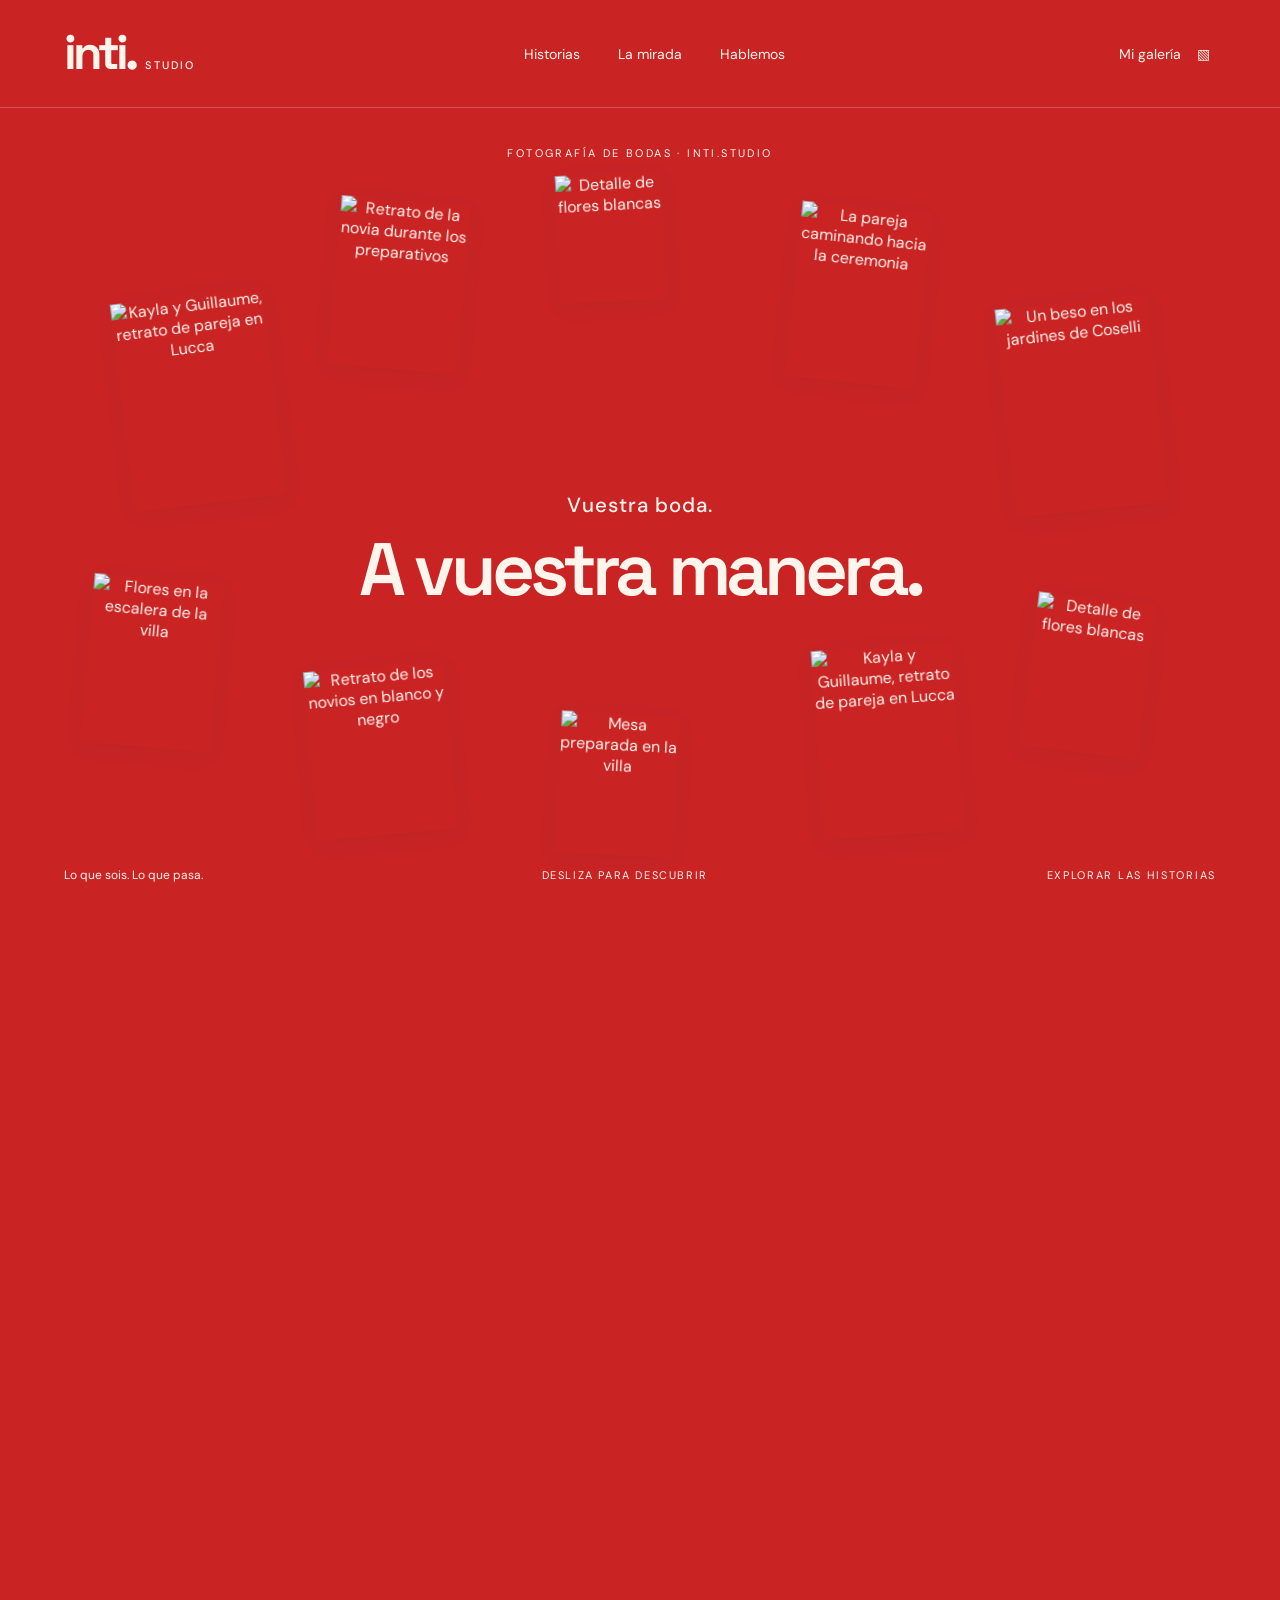
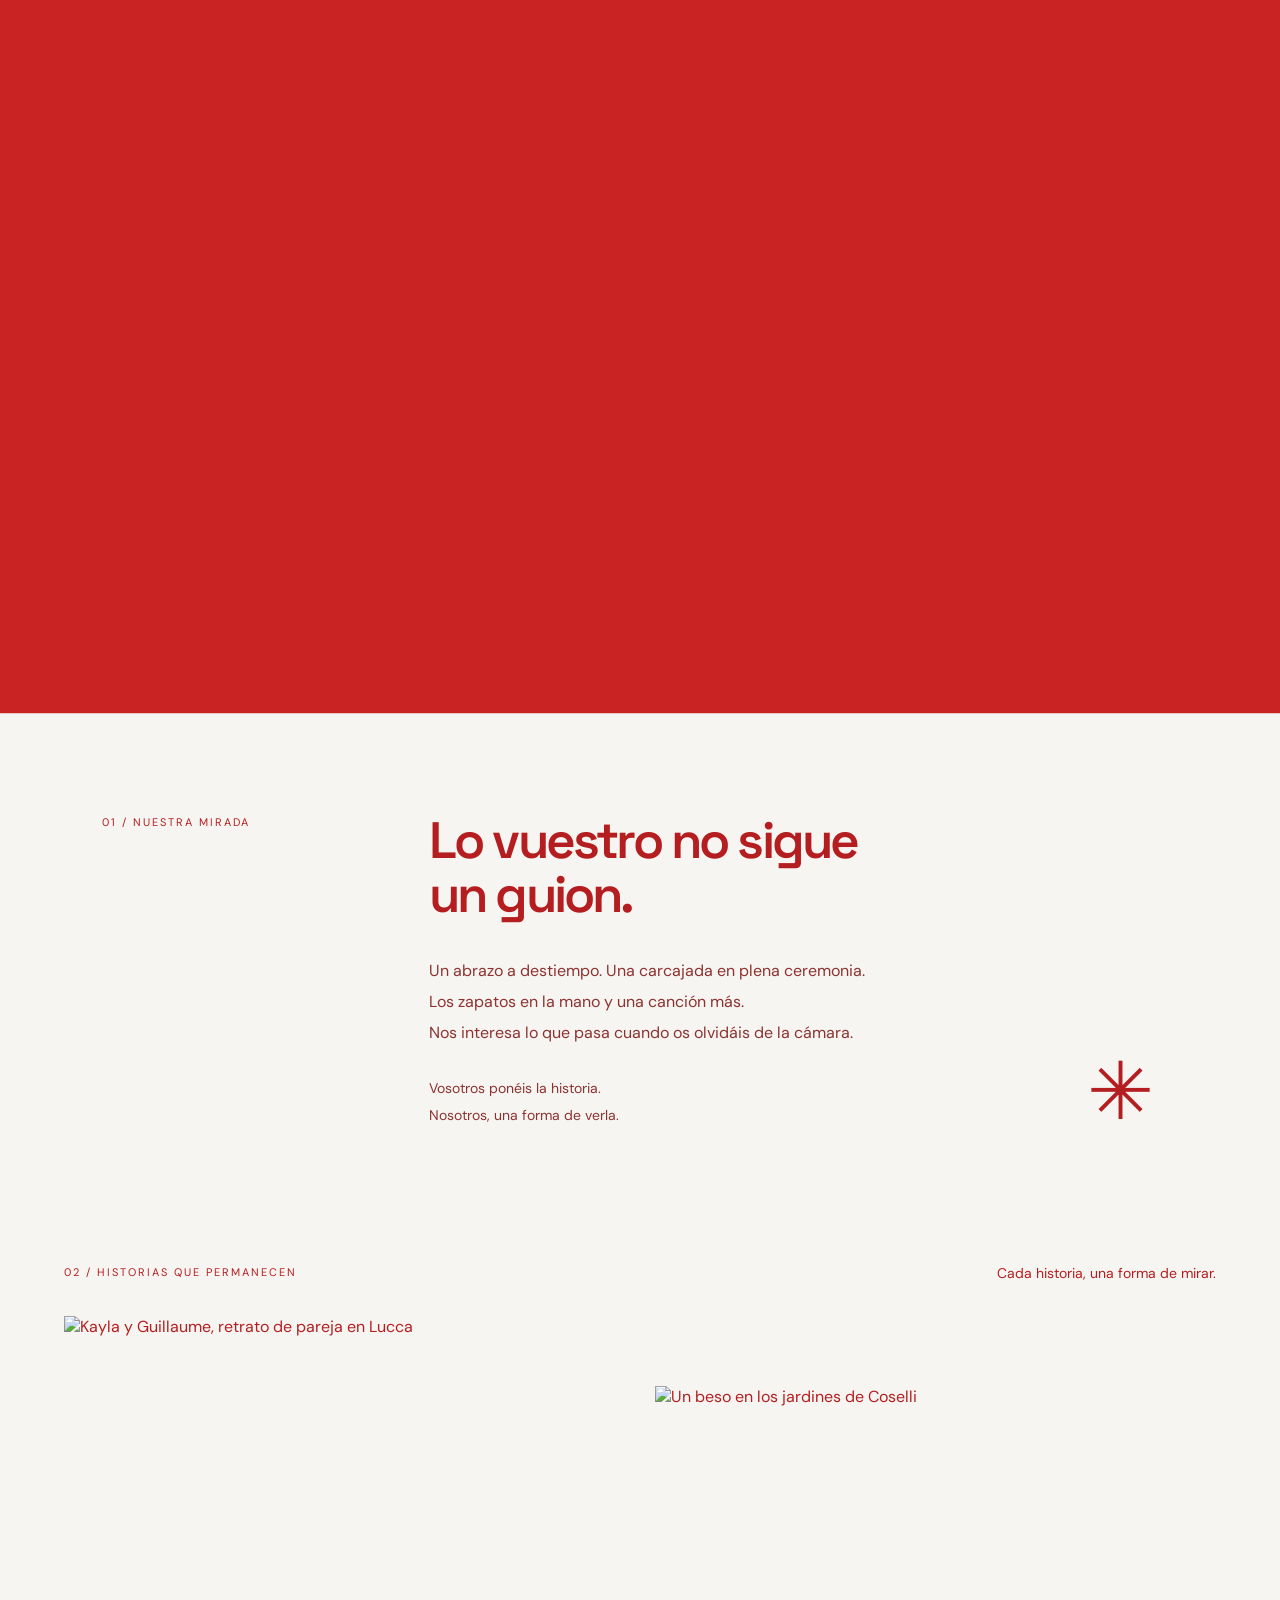
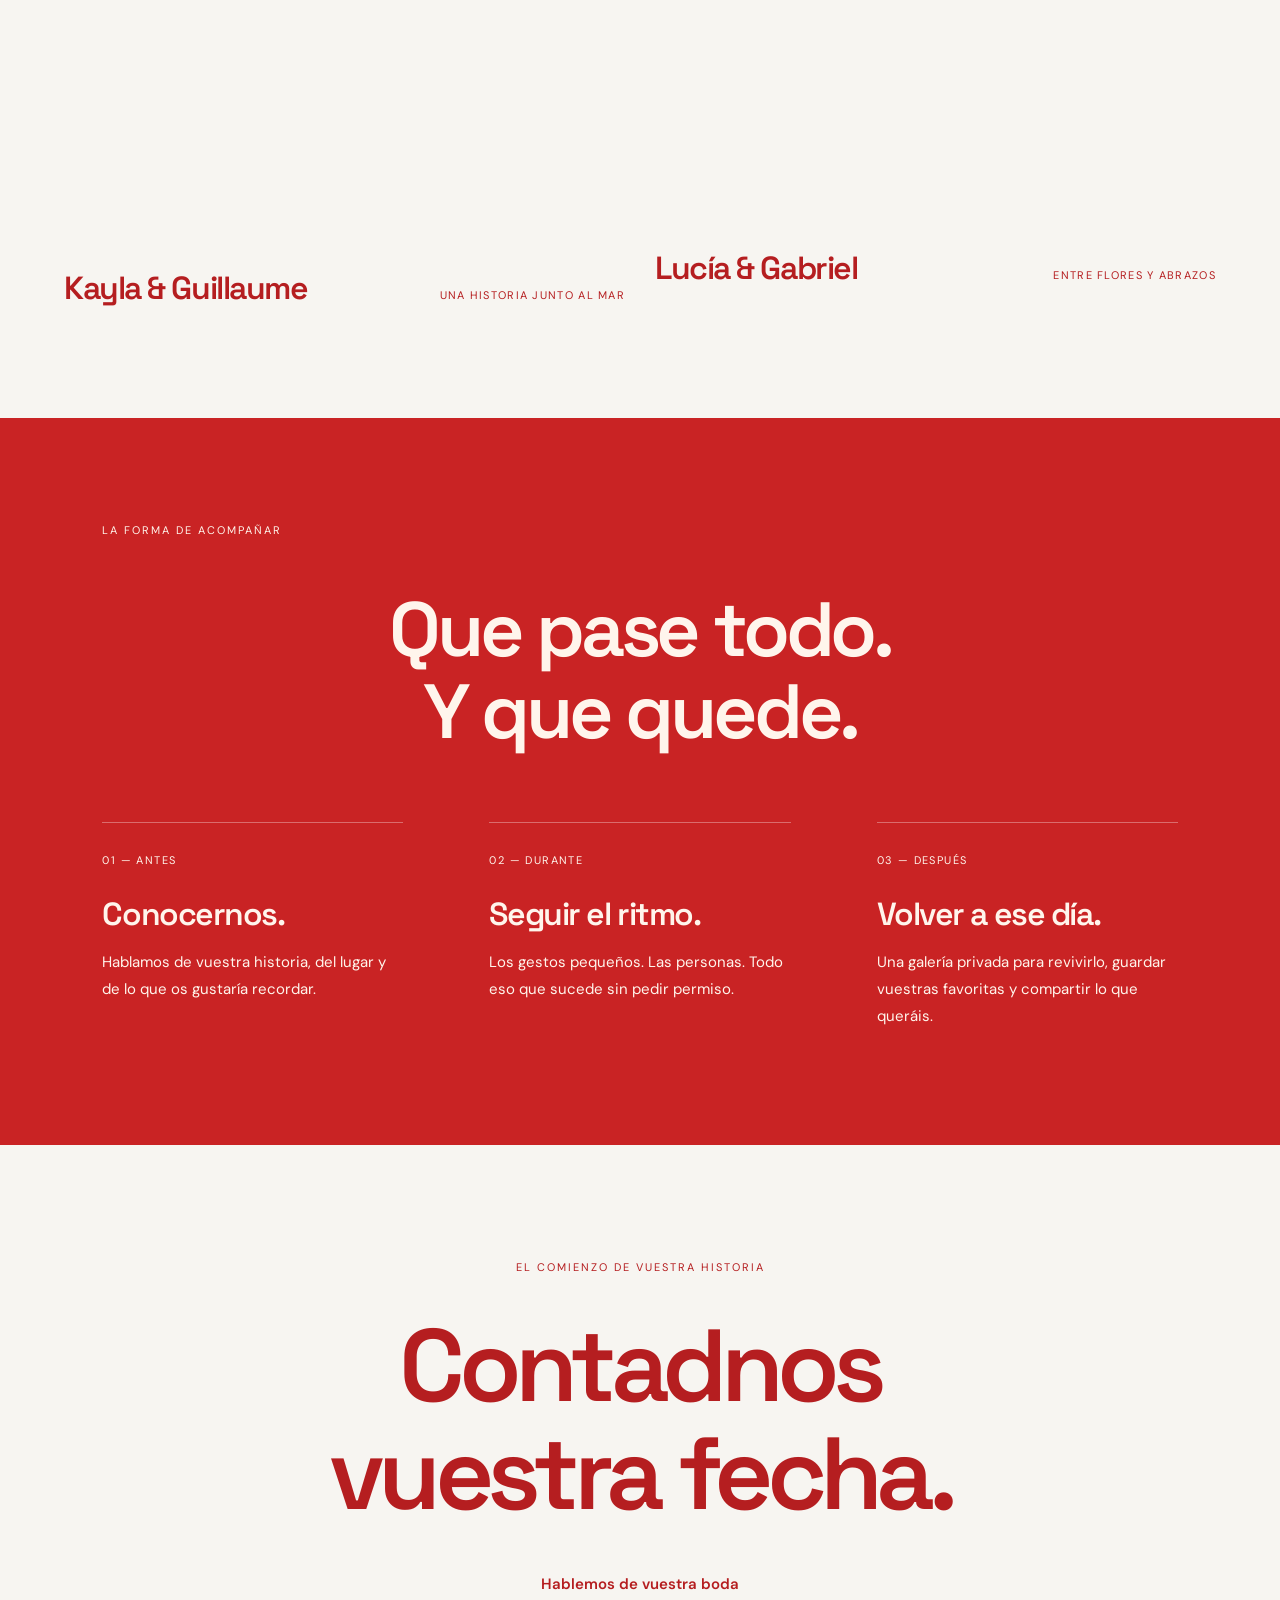
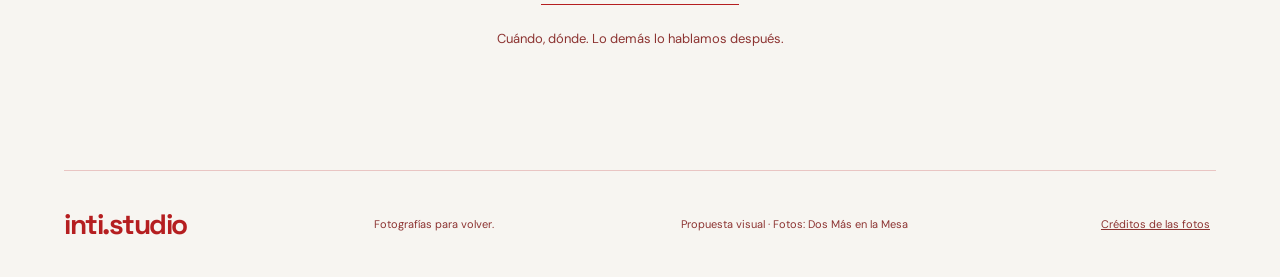
==== commit 70ae00fe: "Use selected Coselli wedding photos throughout preview with photographer credits" ====
--- a/prototype/index.html
+++ b/prototype/index.html
@@ -8,10 +8,10 @@
 <section class="stories" id="historias"><div class="section-top"><span class="eyebrow">02 / HISTORIAS QUE PERMANECEN</span><span class="serif-note">Cada historia, una forma de mirar.</span></div><div class="story-grid" id="story-grid"></div></section>
 <section class="manifesto"><span class="eyebrow">LA FORMA DE ACOMPAÑAR</span><h2>Que pase todo.<br><em>Y que quede.</em></h2><div class="steps"><article><span>01 — ANTES</span><h3>Conocernos.</h3><p>Hablamos de vuestra historia, del lugar y de lo que os gustaría recordar.</p></article><article><span>02 — DURANTE</span><h3>Seguir el ritmo.</h3><p>Los gestos pequeños. Las personas. Todo eso que sucede sin pedir permiso.</p></article><article><span>03 — DESPUÉS</span><h3>Volver a ese día.</h3><p>Una galería privada para revivirlo, guardar vuestras favoritas y compartir lo que queráis.</p></article></div></section>
 <section class="contact" id="contacto"><span class="eyebrow">EL COMIENZO DE VUESTRA HISTORIA</span><h2>Contadnos<br><em>vuestra fecha.</em></h2><button class="underline-button" id="contact-open">Hablemos de vuestra boda</button><p>Cuándo, dónde. Lo demás lo hablamos después.</p></section>
-<footer><a class="footer-logo" href="#home">inti.studio</a><span>Fotografías para volver.</span><span>Propuesta visual · imágenes de muestra</span><button id="credits-open">Créditos de las fotos</button></footer>
+<footer><a class="footer-logo" href="#home">inti.studio</a><span>Fotografías para volver.</span><span>Propuesta visual · Fotos: Dos Más en la Mesa</span><button id="credits-open">Créditos de las fotos</button></footer>
 </main>
 <main id="gallery-view" hidden></main>
 <dialog id="lightbox"><button class="dialog-close" aria-label="Cerrar fotografía">✕</button><button class="light-prev" aria-label="Foto anterior">‹</button><img alt=""><button class="light-next" aria-label="Foto siguiente">›</button><div class="light-caption"></div></dialog>
 <dialog id="contact-dialog"><button class="dialog-close" aria-label="Cerrar">✕</button><span class="eyebrow">VUESTRA HISTORIA</span><h2>Todo empieza<br>con <em>una conversación.</em></h2><p>Formulario de prueba. No se enviará ningún mensaje.</p><form id="contact-form"><label>Vuestros nombres<input required name="names" placeholder="¿Cómo os llamáis?"></label><label>Email<input required type="email" name="email" placeholder="vuestro@email.com"></label><div class="form-row"><label>Fecha de la boda<input type="date" name="date"></label><label>Lugar<input name="place" placeholder="Ciudad, finca…"></label></div><label>Vuestra historia<textarea name="story" placeholder="¿Qué os gustaría que quedara?"></textarea></label><button class="dark-button">Probar formulario</button><p id="form-result" role="status"></p></form></dialog>
 <dialog id="credits-dialog"><button class="dialog-close" aria-label="Cerrar">✕</button><h2>Las imágenes<br>de <em>esta prueba.</em></h2><p>Fotografías de muestra de Pexels. No representan trabajos de Inti.Studio.</p><div id="credits-list"></div></dialog>
-<div class="toast" id="toast" role="status"></div><script src="photos.js"></script><script src="vendor/motion.js"></script><script src="app.js"></script></body></html>
+<div class="toast" id="toast" role="status"></div><script src="photos.js?v=coselli-1"></script><script src="vendor/motion.js"></script><script src="app.js?v=coselli-1"></script></body></html>
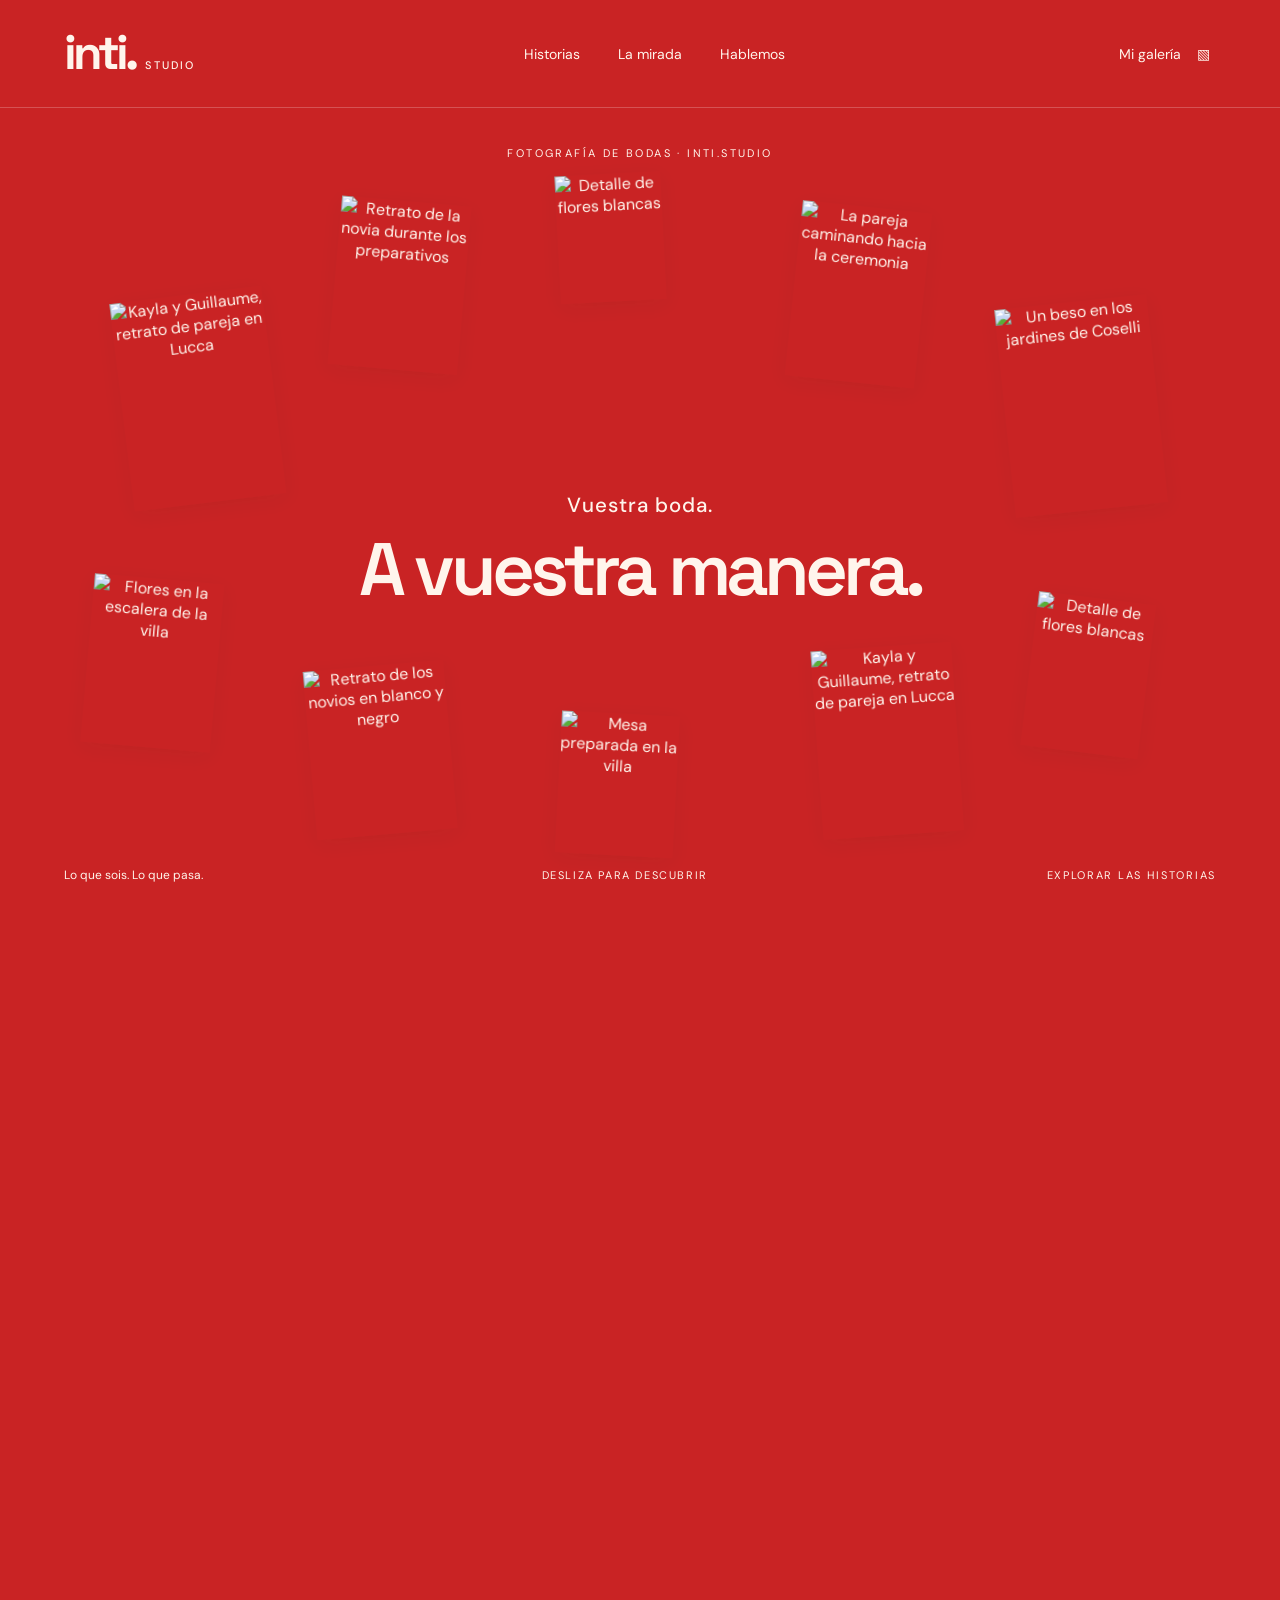
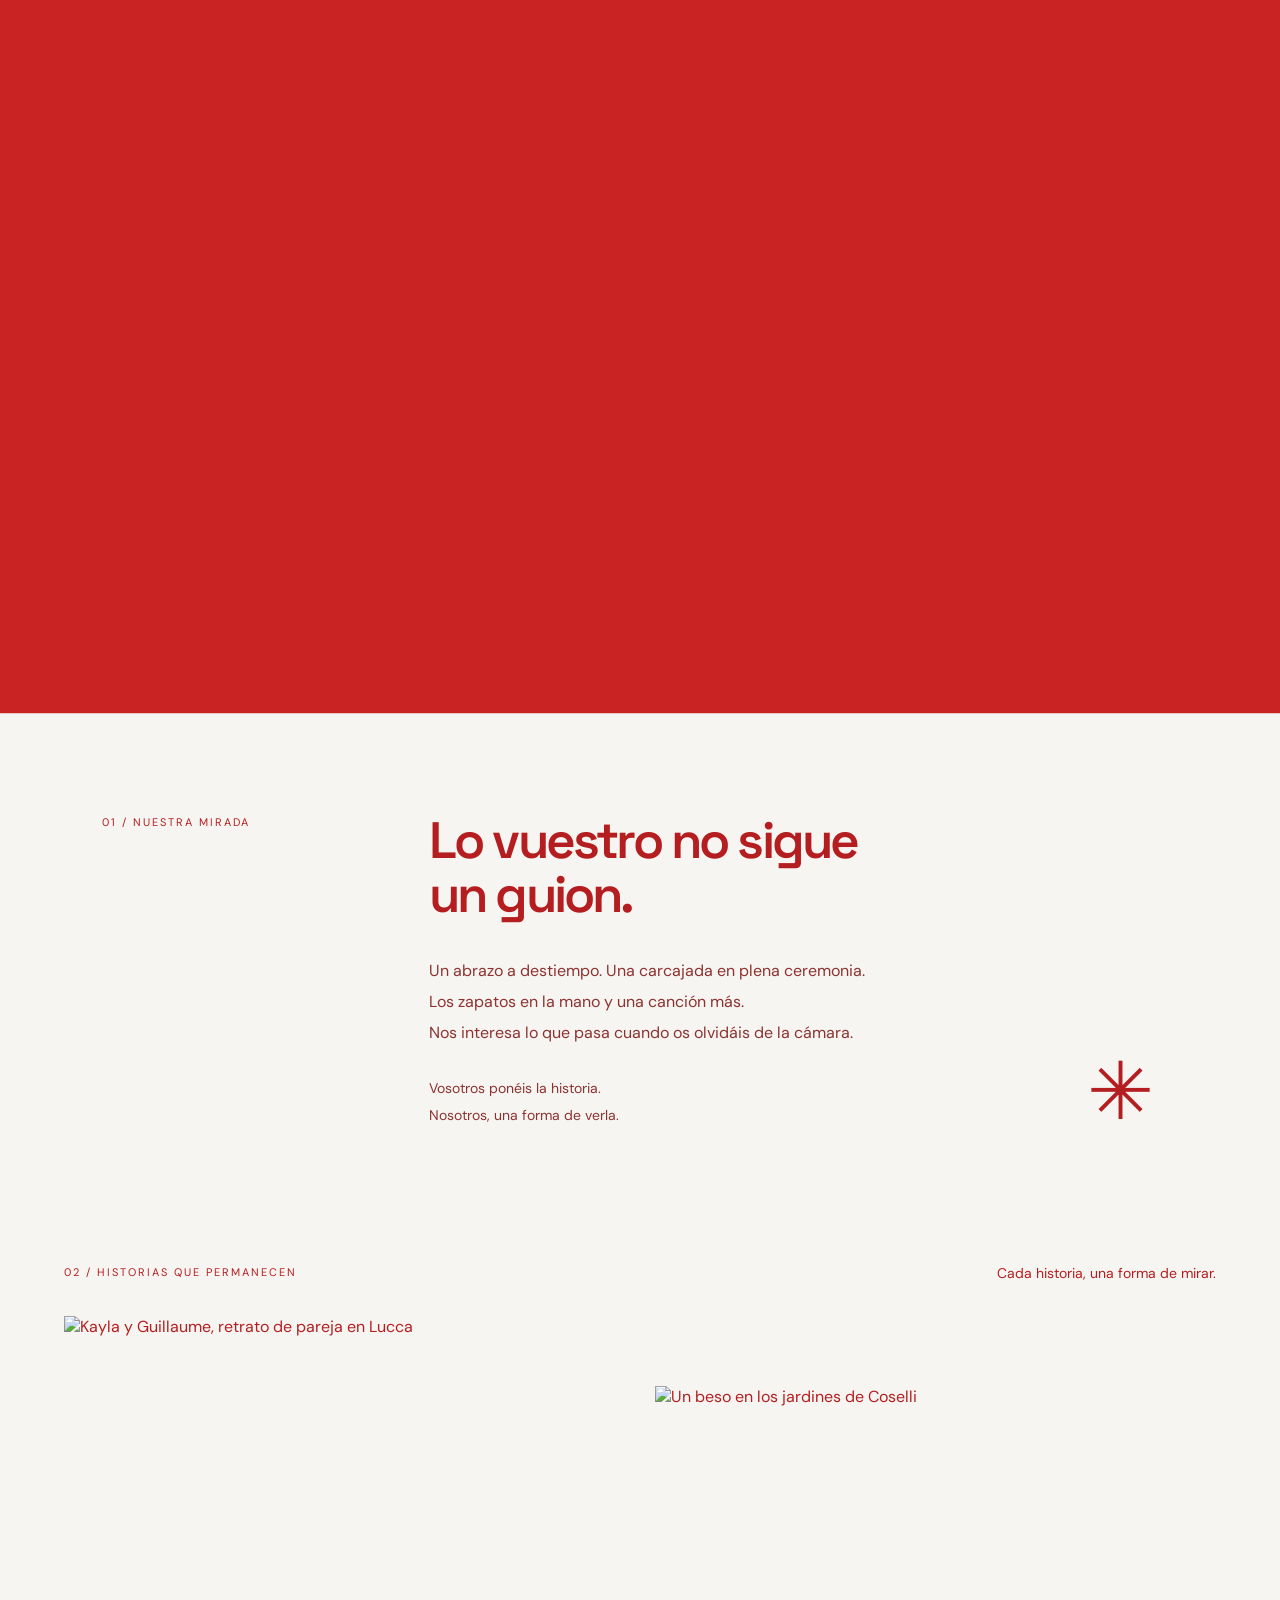
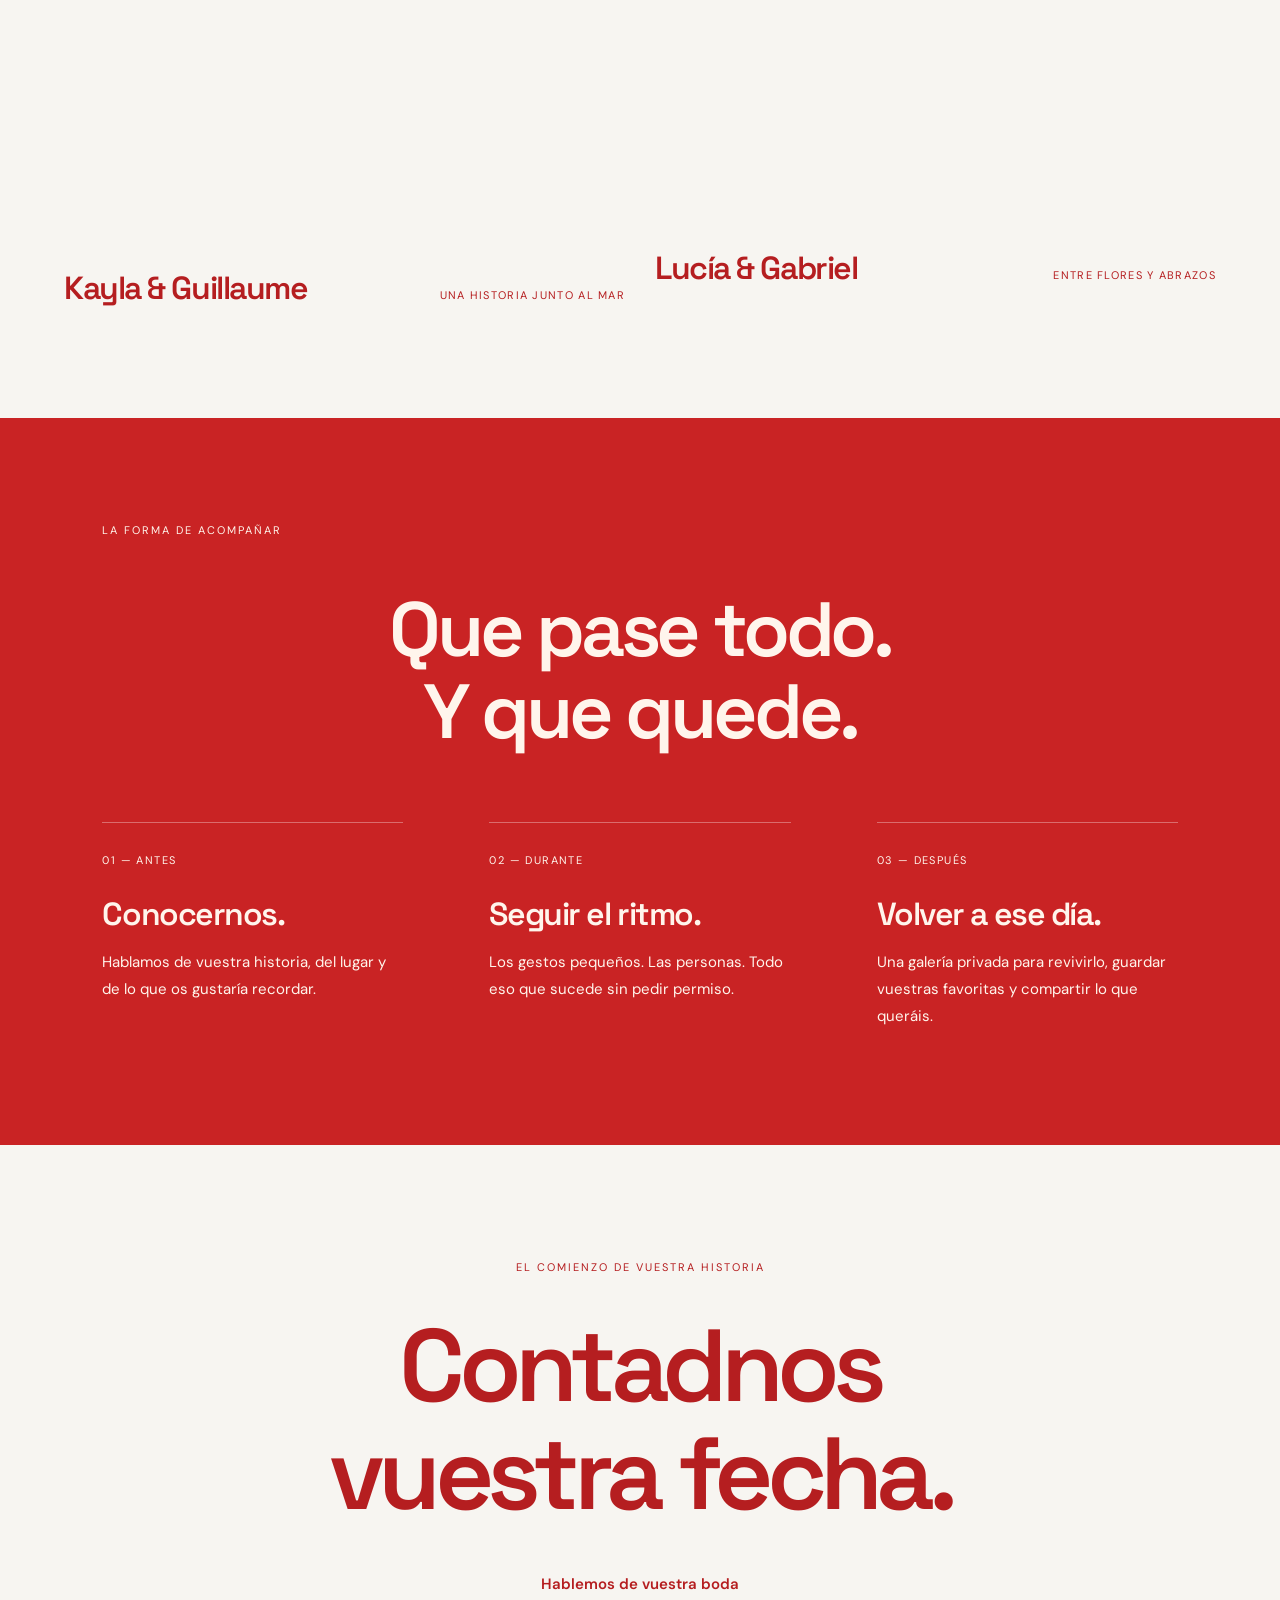
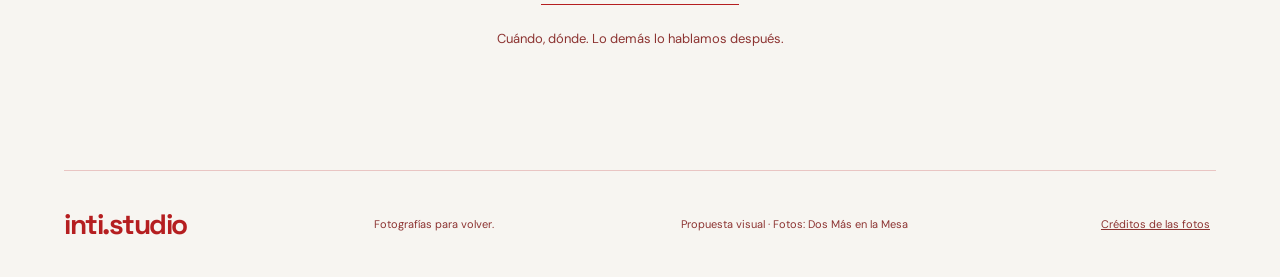
==== commit e0e8e697: "Update photo attribution dialog" ====
--- a/prototype/index.html
+++ b/prototype/index.html
@@ -13,5 +13,5 @@
 <main id="gallery-view" hidden></main>
 <dialog id="lightbox"><button class="dialog-close" aria-label="Cerrar fotografía">✕</button><button class="light-prev" aria-label="Foto anterior">‹</button><img alt=""><button class="light-next" aria-label="Foto siguiente">›</button><div class="light-caption"></div></dialog>
 <dialog id="contact-dialog"><button class="dialog-close" aria-label="Cerrar">✕</button><span class="eyebrow">VUESTRA HISTORIA</span><h2>Todo empieza<br>con <em>una conversación.</em></h2><p>Formulario de prueba. No se enviará ningún mensaje.</p><form id="contact-form"><label>Vuestros nombres<input required name="names" placeholder="¿Cómo os llamáis?"></label><label>Email<input required type="email" name="email" placeholder="vuestro@email.com"></label><div class="form-row"><label>Fecha de la boda<input type="date" name="date"></label><label>Lugar<input name="place" placeholder="Ciudad, finca…"></label></div><label>Vuestra historia<textarea name="story" placeholder="¿Qué os gustaría que quedara?"></textarea></label><button class="dark-button">Probar formulario</button><p id="form-result" role="status"></p></form></dialog>
-<dialog id="credits-dialog"><button class="dialog-close" aria-label="Cerrar">✕</button><h2>Las imágenes<br>de <em>esta prueba.</em></h2><p>Fotografías de muestra de Pexels. No representan trabajos de Inti.Studio.</p><div id="credits-list"></div></dialog>
+<dialog id="credits-dialog"><button class="dialog-close" aria-label="Cerrar">✕</button><h2>Las imágenes<br>de <em>esta prueba.</em></h2><p>Fotografías de Dos Más en la Mesa · Coselli Collection, Lucca. No representan trabajos de Inti.Studio.</p><div id="credits-list"></div></dialog>
 <div class="toast" id="toast" role="status"></div><script src="photos.js?v=coselli-1"></script><script src="vendor/motion.js"></script><script src="app.js?v=coselli-1"></script></body></html>
